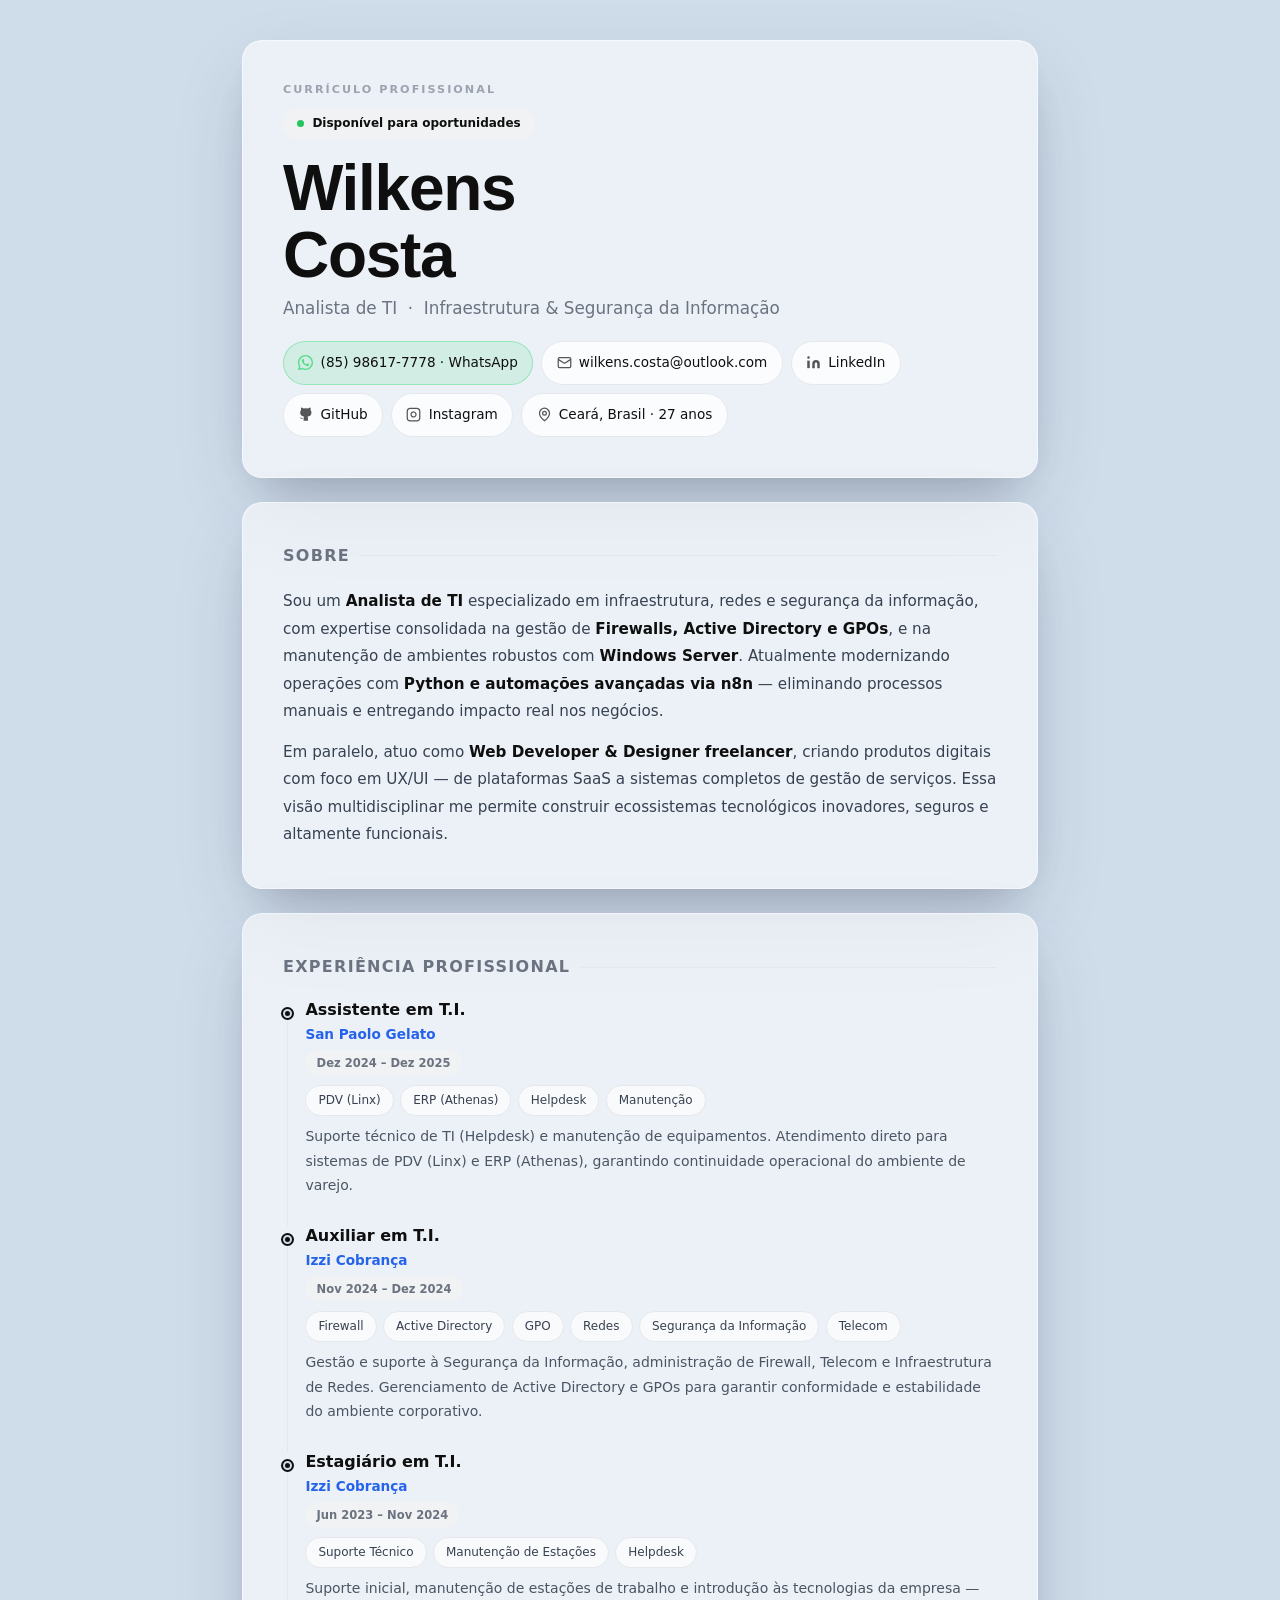
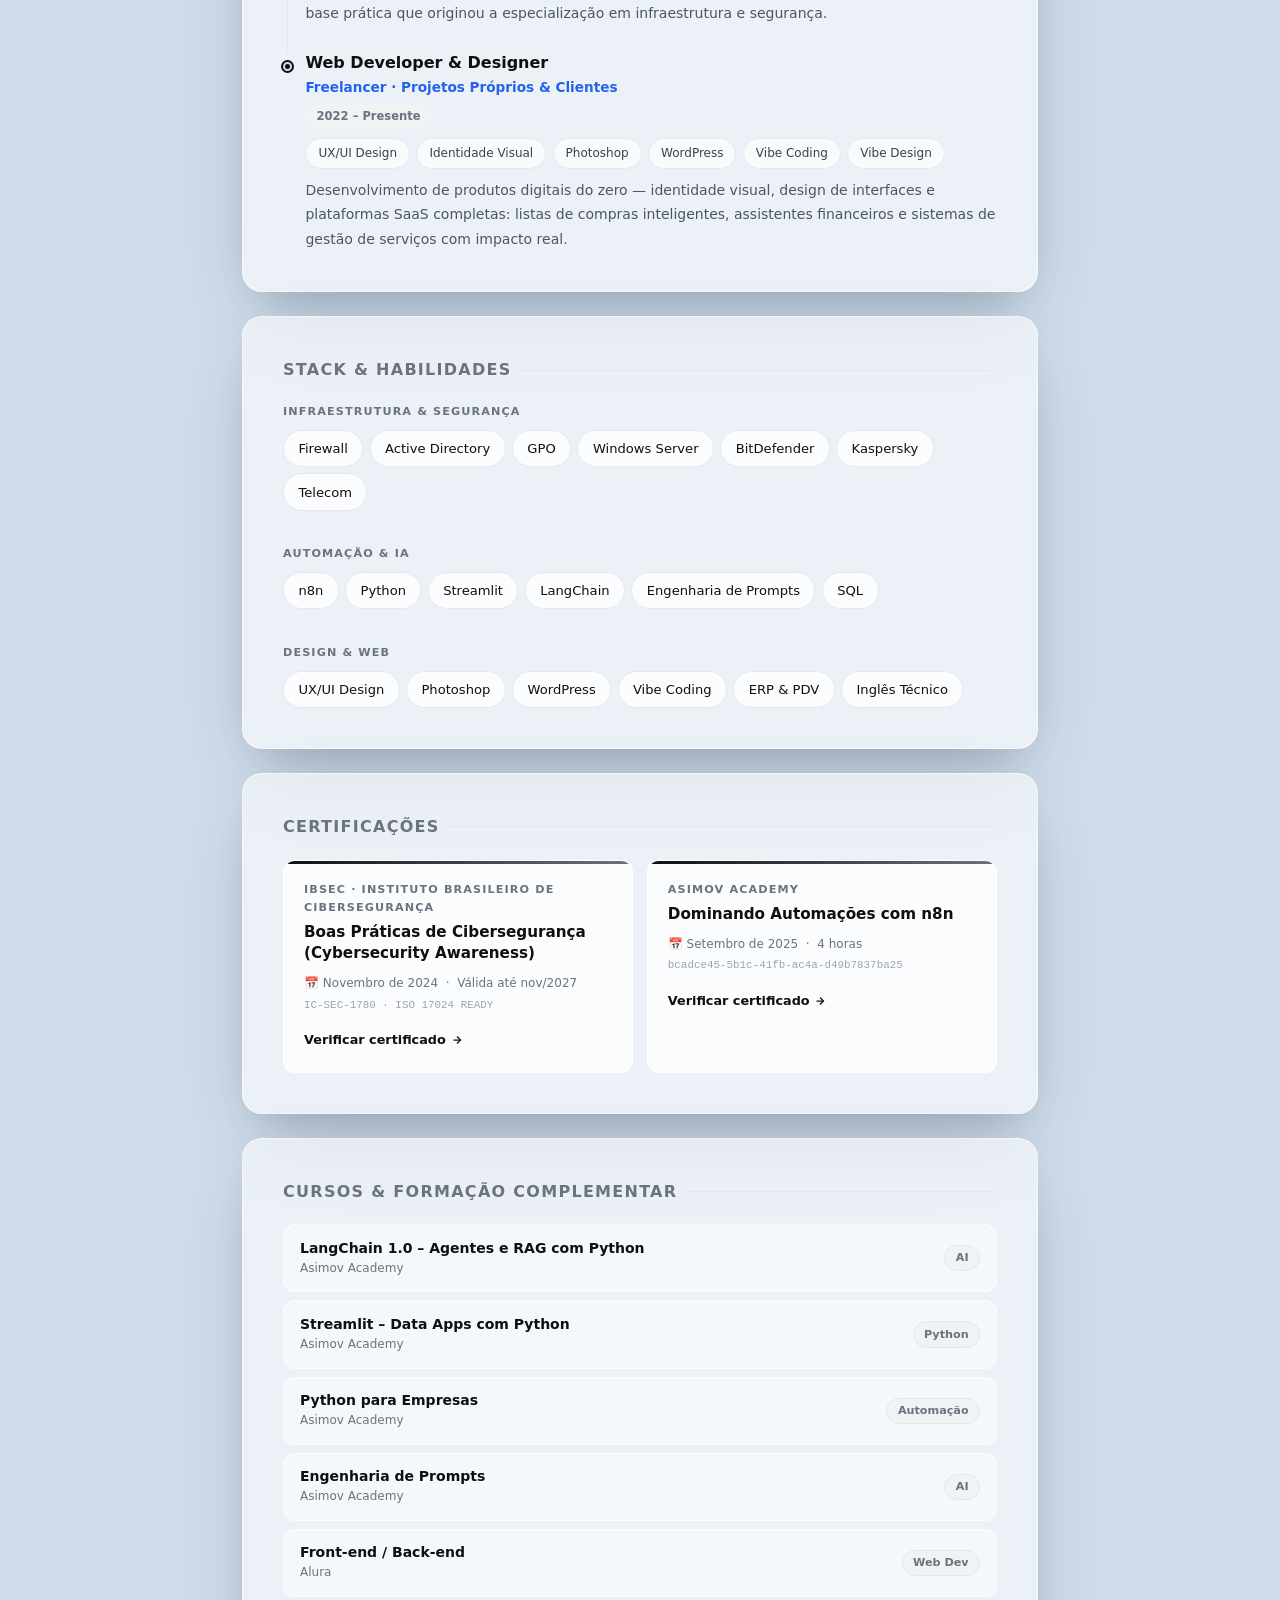
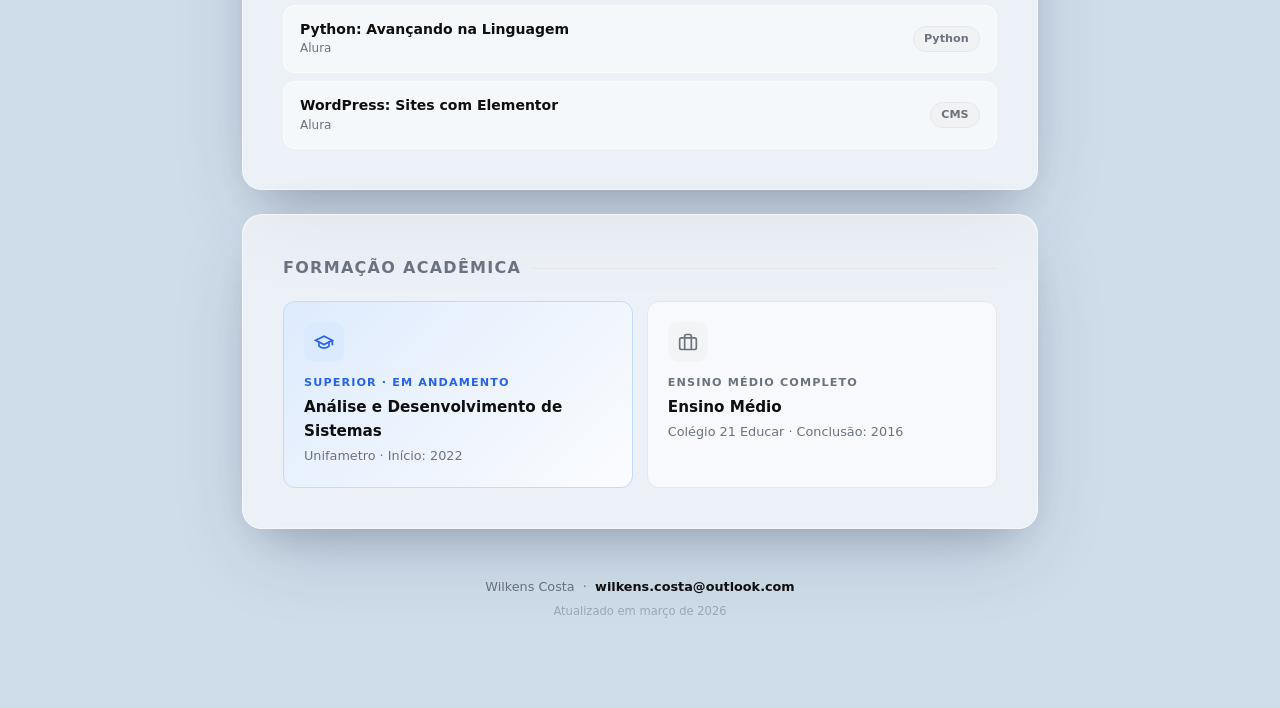
==== index.html @ a23e910b "refactor: reorganize project structure - curriculo.html -> index.html, move design-system and scratc" ====
<!DOCTYPE html>
<!-- Currículo Profissional – Wilkens Costa -->
<html lang="pt-BR">
<head>
<meta charset="UTF-8"/>
<meta name="viewport" content="width=device-width, initial-scale=1.0"/>
<title>Wilkens Costa – Analista de TI & Infraestrutura</title>
<meta name="description" content="Currículo de Wilkens Costa – Analista de TI especializado em Infraestrutura, Redes e Segurança da Informação. Ceará, Brasil."/>
<link rel="preconnect" href="https://fonts.googleapis.com"/>
<link rel="preconnect" href="https://fonts.gstatic.com" crossorigin/>
<link href="assets/css2_2832c0ff631d.css" rel="stylesheet"/>
<link href="assets/css2_9b8bf743d4a8.css" rel="stylesheet"/>
<link href="assets/css2_86e10c4bcbd4.css" rel="stylesheet"/>
<script src="assets/resource_3fa48481346f.js"></script>
<style>
/* ── RESET ─────────────────────────────── */
*, *::before, *::after { box-sizing: border-box; margin: 0; padding: 0; }

/* ── TOKENS ────────────────────────────── */
:root {
  --bg:     #cfddea;
  --glass:  rgba(255,255,255,0.58);
  --glass2: rgba(255,255,255,0.80);
  --shadow: rgba(255,255,255,.12) 0 1px 1px inset,
            rgba(50,50,93,.22) 0 30px 80px -15px,
            rgba(0,0,0,.22) 0 18px 45px -20px;
  --radius: 1.25rem;
  --radius-sm: .75rem;
  --text:   #0f0f0f;
  --muted:  #6b7280;
  --border: #e5e7eb;
  --pill-bg:#f9fafb;
  --accent: #2563eb;
}

/* ── BASE ──────────────────────────────── */
html { scroll-behavior: smooth; }
body {
  font-family: 'Inter', system-ui, -apple-system, sans-serif;
  background: var(--bg);
  color: var(--text);
  line-height: 1.6;
  -webkit-font-smoothing: antialiased;
  /* min font size 16px to avoid iOS zoom on inputs */
  font-size: 16px;
}

/* ── BG IMAGE ──────────────────────────── */
.bg-img {
  position: fixed; inset: 0; z-index: -1;
  background-image: url('assets/0_0_82895850bc29.png');
  background-size: cover; background-position: center;
  opacity: .10;
}

/* ── LAYOUT ────────────────────────────── */
.page {
  padding: 1rem 1rem 5rem;      /* mobile */
  max-width: 860px;
  margin: 0 auto;
}

/* ── CARD ──────────────────────────────── */
.card {
  background: var(--glass);
  backdrop-filter: blur(14px);
  -webkit-backdrop-filter: blur(14px);
  border-radius: var(--radius);
  border: 1px solid rgba(255,255,255,.5);
  padding: 1.5rem;              /* mobile */
  margin-bottom: 1rem;
  box-shadow: var(--shadow);
  transition: transform .3s ease, box-shadow .3s ease;
}
.card:hover {
  transform: translateY(-2px);
  box-shadow: rgba(255,255,255,.15) 0 1px 1px inset,
              rgba(50,50,93,.28) 0 40px 90px -15px,
              rgba(0,0,0,.25) 0 22px 55px -20px;
}

/* ── ANIMATIONS ────────────────────────── */
.fade-in  { animation: fadeIn  .7s ease both; }
.slide-up { animation: slideUp .7s ease both; }
.d1 { animation-delay: .1s; }
.d2 { animation-delay: .2s; }
.d3 { animation-delay: .3s; }
.d4 { animation-delay: .4s; }
.d5 { animation-delay: .5s; }
.d6 { animation-delay: .6s; }
@keyframes fadeIn  { from { opacity:0; }            to { opacity:1; } }
@keyframes slideUp { from { opacity:0; transform: translateY(18px); } to { opacity:1; transform: translateY(0); } }

/* ── SECTION TITLE ──────────────────────── */
.section-title {
  font-size: 1rem;
  font-weight: 700;
  letter-spacing: .08em;
  text-transform: uppercase;
  color: var(--muted);
  display: flex;
  align-items: center;
  gap: .6rem;
  margin-bottom: 1.25rem;
}
.section-title::after {
  content: '';
  flex: 1;
  height: 1px;
  background: var(--border);
}

/* ── HEADER ─────────────────────────────── */
.header-badge {
  display: inline-flex;
  align-items: center;
  gap: .5rem;
  background: #f1f2f3;
  border-radius: 99px;
  padding: .35rem .9rem;
  font-size: .75rem;
  font-weight: 600;
  margin-bottom: 1rem;
}
.pulse {
  width: 7px; height: 7px;
  border-radius: 50%;
  background: #22c55e;
  animation: pulse 2s infinite;
}
@keyframes pulse {
  0%, 100% { box-shadow: 0 0 0 0 rgba(34,197,94,.6); }
  50%       { box-shadow: 0 0 0 5px rgba(34,197,94,0); }
}

.name {
  font-family: 'Manrope', sans-serif;
  font-weight: 700;
  font-size: clamp(2.2rem, 10vw, 4rem);
  line-height: 1.05;
  letter-spacing: -.02em;
  margin-bottom: .4rem;
}

.headline {
  font-size: clamp(.9rem, 3.5vw, 1.05rem);
  color: var(--muted);
  margin-bottom: 1.25rem;
  line-height: 1.5;
}

/* ── CONTACT CHIPS ──────────────────────── */
.chips {
  display: grid;
  grid-template-columns: 1fr 1fr;   /* 2 cols on mobile */
  gap: .5rem;
}
.chip {
  display: flex;
  align-items: center;
  gap: .45rem;
  background: var(--glass2);
  border: 1px solid var(--border);
  border-radius: 99px;
  padding: .6rem .9rem;
  font-size: .8rem;
  font-weight: 500;
  color: var(--text);
  text-decoration: none;
  transition: all .2s;
  white-space: nowrap;
  overflow: hidden;
  min-height: 44px;               /* touch target */
}
.chip:hover {
  background: #fff;
  box-shadow: 0 4px 14px rgba(0,0,0,.10);
  transform: translateY(-1px);
}
.chip svg { flex-shrink: 0; opacity: .7; }
.chip span { overflow: hidden; text-overflow: ellipsis; }
/* location – full width on mobile */
.chip.full { grid-column: 1 / -1; justify-content: center; }

/* ── SOBRE ──────────────────────────────── */
.about-text {
  font-size: .95rem;
  color: #374151;
  line-height: 1.8;
}
.about-text + .about-text { margin-top: .85rem; }
.about-text strong { color: var(--text); font-weight: 600; }

/* ── TIMELINE ───────────────────────────── */
.timeline { display: flex; flex-direction: column; gap: 1.75rem; }

.timeline-item {
  position: relative;
  padding-left: 1.4rem;
}
.timeline-item::before {
  content: '';
  position: absolute; left: 0; top: .55rem;
  width: 9px; height: 9px;
  border-radius: 50%;
  background: var(--text);
  border: 2px solid var(--bg);
  box-shadow: 0 0 0 2px var(--text);
}
.timeline-item:not(:last-child)::after {
  content: '';
  position: absolute; left: 3.5px; top: 1.3rem; bottom: -1.75rem;
  width: 1px;
  background: var(--border);
}

.exp-header {
  display: flex;
  flex-direction: column;
  gap: .2rem;
  margin-bottom: .6rem;
}
.exp-role   { font-size: 1rem;  font-weight: 700; line-height: 1.3; }
.exp-company{ font-size: .85rem; color: var(--accent); font-weight: 600; }
.exp-date   {
  display: inline-flex;
  align-items: center;
  background: #f1f2f3;
  border-radius: 99px;
  padding: .2rem .7rem;
  font-size: .72rem;
  font-weight: 600;
  color: var(--muted);
  width: fit-content;
  margin-top: .1rem;
}
.exp-desc {
  font-size: .875rem;
  color: #4b5563;
  line-height: 1.75;
  margin-top: .5rem;
}

/* ── PILLS (skills/tags) ─────────────────── */
.pills { display: flex; flex-wrap: wrap; gap: .4rem; margin: .55rem 0; }
.pill {
  display: inline-flex;
  align-items: center;
  background: var(--pill-bg);
  border: 1px solid var(--border);
  border-radius: 99px;
  padding: .3rem .75rem;
  font-size: .75rem;
  font-weight: 500;
  color: #374151;
  transition: all .18s;
  cursor: default;
}
.pill:hover { background: var(--text); color: #fff; transform: translateY(-1px); }

/* ── SKILLS ─────────────────────────────── */
.skill-group { margin-bottom: 1.1rem; }
.skill-group:last-child { margin-bottom: 0; }
.skill-group-label {
  font-size: .7rem;
  font-weight: 700;
  letter-spacing: .1em;
  text-transform: uppercase;
  color: var(--muted);
  margin-bottom: .55rem;
}
.skill-pills { display: flex; flex-wrap: wrap; gap: .4rem; }
.skill-pill {
  background: var(--glass2);
  border: 1px solid var(--border);
  border-radius: 99px;
  padding: .45rem .9rem;
  font-size: .82rem;
  font-weight: 500;
  transition: all .2s;
  cursor: default;
  min-height: 36px;
  display: flex; align-items: center;
}
.skill-pill:hover { background: var(--text); color: #fff; transform: translateY(-2px); }

/* ── CERT CARDS ─────────────────────────── */
.cert-grid {
  display: grid;
  grid-template-columns: 1fr;   /* 1 col mobile */
  gap: .85rem;
}
.cert-card {
  background: var(--glass2);
  border: 1px solid rgba(255,255,255,.7);
  border-radius: var(--radius-sm);
  padding: 1.25rem;
  position: relative;
  overflow: hidden;
  transition: all .25s;
}
.cert-card:hover { transform: translateY(-3px); box-shadow: 0 10px 30px rgba(0,0,0,.12); }
.cert-card::before {
  content: '';
  position: absolute; top: 0; left: 0; right: 0; height: 3px;
  background: linear-gradient(90deg, #0f0f0f, #6b7280);
}
.cert-issuer {
  font-size: .7rem; font-weight: 700; letter-spacing: .1em;
  text-transform: uppercase; color: var(--muted); margin-bottom: .35rem;
}
.cert-name  { font-size: .95rem; font-weight: 700; margin-bottom: .6rem; line-height: 1.4; }
.cert-meta  { font-size: .75rem; color: var(--muted); margin-bottom: .2rem; }
.cert-meta-mono { font-size: .68rem; color: #9ca3af; font-family: monospace; margin-bottom: .75rem; }
.cert-link {
  display: inline-flex; align-items: center; gap: .3rem;
  font-size: .8rem; font-weight: 600; color: var(--text);
  text-decoration: none; transition: gap .2s;
}
.cert-link:hover { gap: .55rem; }

/* ── COURSES ────────────────────────────── */
.course-list { display: flex; flex-direction: column; gap: .5rem; }
.course-row {
  display: flex; align-items: center; justify-content: space-between; gap: .75rem;
  background: rgba(255,255,255,.5);
  border: 1px solid rgba(255,255,255,.6);
  border-radius: var(--radius-sm);
  padding: .85rem 1rem;
  transition: all .2s;
  min-height: 54px;
}
.course-row:hover { background: rgba(255,255,255,.85); transform: translateX(4px); }
.course-name   { font-size: .875rem; font-weight: 600; line-height: 1.3; }
.course-school { font-size: .75rem; color: var(--muted); margin-top: .1rem; }
.course-tag {
  flex-shrink: 0;
  font-size: .7rem; font-weight: 600;
  background: #f1f2f3; border: 1px solid var(--border);
  border-radius: 99px; padding: .2rem .65rem;
  color: var(--muted); white-space: nowrap;
}

/* ── EDU CARDS ──────────────────────────── */
.edu-grid {
  display: grid;
  grid-template-columns: 1fr;   /* 1 col mobile */
  gap: .85rem;
}
.edu-card {
  border-radius: var(--radius-sm);
  padding: 1.25rem;
  border: 1px solid var(--border);
  background: rgba(255,255,255,.6);
  transition: all .25s;
}
.edu-card:hover { transform: translateY(-2px); box-shadow: 0 8px 24px rgba(0,0,0,.1); }
.edu-card.blue  { background: linear-gradient(135deg, rgba(219,234,254,.8), rgba(255,255,255,.8)); border-color: #bfdbfe; }
.edu-icon {
  width: 40px; height: 40px; border-radius: 10px;
  display: flex; align-items: center; justify-content: center;
  margin-bottom: .75rem;
}
.edu-level { font-size: .7rem; font-weight: 700; letter-spacing: .1em; text-transform: uppercase; color: var(--muted); margin-bottom: .2rem; }
.edu-course { font-size: .95rem; font-weight: 700; }
.edu-school { font-size: .8rem; color: var(--muted); margin-top: .15rem; }

/* ── FLOATING CTA (MOBILE) ──────────────── */
.fab {
  display: flex;
  position: fixed; bottom: 1.25rem; right: 1.25rem; z-index: 100;
  align-items: center; gap: .5rem;
  background: var(--text); color: #fff;
  border-radius: 99px;
  padding: .8rem 1.2rem;
  font-size: .82rem; font-weight: 700;
  text-decoration: none;
  box-shadow: 0 8px 30px rgba(0,0,0,.3);
  transition: all .2s;
  border: none; cursor: pointer;
}
.fab:hover { transform: scale(1.05); box-shadow: 0 12px 36px rgba(0,0,0,.4); }

/* ── DIVIDER ────────────────────────────── */
.divider { height: 1px; background: rgba(255,255,255,.3); margin: 1rem 0; }

/* ═══════════ TABLET & DESKTOP ═══════════ */
@media (min-width: 560px) {
  .page     { padding: 1.5rem 1.5rem 5rem; }
  .card     { padding: 2rem; }
  .chips    { grid-template-columns: repeat(3, auto); width: max-content; gap: .5rem; }
  .chip.full{ grid-column: auto; }
  .cert-grid{ grid-template-columns: 1fr 1fr; }
  .edu-grid { grid-template-columns: 1fr 1fr; }
}

@media (min-width: 768px) {
  .page    { padding: 2.5rem 2rem 5rem; }
  .card    { padding: 2.5rem; margin-bottom: 1.5rem; }
  .chips   { display: flex; flex-wrap: wrap; width: auto; }
  .chip    { font-size: .85rem; }
  .chip.full { width: auto; }
  .fab     { display: none; }  /* hide FAB on desktop – contact visible */
}
</style>
</head>
<body>
<div class="bg-img"></div>

<!-- ── FLOATING WHATSAPP BUTTON (mobile only) ── -->
<a href="https://wa.me/5585986177778?text=Olá%20Wilkens!%20Vi%20seu%20currículo%20e%20gostaria%20de%20conversar." target="_blank" rel="noopener" class="fab" id="fab-whatsapp" aria-label="Falar pelo WhatsApp">
  <!-- WhatsApp icon -->
  <svg width="17" height="17" viewBox="0 0 24 24" fill="currentColor">
    <path d="M17.472 14.382c-.297-.149-1.758-.867-2.03-.967-.273-.099-.471-.148-.67.15-.197.297-.767.966-.94 1.164-.173.199-.347.223-.644.075-.297-.15-1.255-.463-2.39-1.475-.883-.788-1.48-1.761-1.653-2.059-.173-.297-.018-.458.13-.606.134-.133.298-.347.446-.52.149-.174.198-.298.298-.497.099-.198.05-.371-.025-.52-.075-.149-.669-1.612-.916-2.207-.242-.579-.487-.5-.669-.51-.173-.008-.371-.01-.57-.01-.198 0-.52.074-.792.372-.272.297-1.04 1.016-1.04 2.479 0 1.462 1.065 2.875 1.213 3.074.149.198 2.096 3.2 5.077 4.487.709.306 1.262.489 1.694.625.712.227 1.36.195 1.871.118.571-.085 1.758-.719 2.006-1.413.248-.694.248-1.289.173-1.413-.074-.124-.272-.198-.57-.347z"/>
    <path d="M12 0C5.373 0 0 5.373 0 12c0 2.124.553 4.118 1.52 5.853L.057 23.617a.5.5 0 0 0 .625.61l5.928-1.55A11.94 11.94 0 0 0 12 24c6.627 0 12-5.373 12-12S18.627 0 12 0zm0 21.818a9.818 9.818 0 0 1-5.003-1.368l-.36-.214-3.716.972.994-3.61-.235-.374A9.818 9.818 0 1 1 12 21.818z"/>
  </svg>
  WhatsApp
</a>

<div class="page">

  <!-- ═══ HEADER ══════════════════════════ -->
  <div class="card slide-up" id="header">

    <!-- Currículo label -->
    <div style="font-size:.7rem; font-weight:700; letter-spacing:.18em; text-transform:uppercase; color:#9ca3af; margin-bottom:.6rem;">Currículo Profissional</div>

    <div class="header-badge">
      <span class="pulse"></span>
      Disponível para oportunidades
    </div>

    <h1 class="name">Wilkens<br/>Costa</h1>

    <p class="headline">
      Analista de TI &nbsp;·&nbsp; Infraestrutura &amp; Segurança da Informação
    </p>

    <!-- Contact chips -->
    <div class="chips">

      <a href="https://wa.me/5585986177778?text=Olá%20Wilkens!%20Vi%20seu%20currículo%20e%20gostaria%20de%20conversar." target="_blank" rel="noopener" class="chip" id="chip-whatsapp" style="background:rgba(37,211,102,.12); border-color:rgba(37,211,102,.35);">
        <svg width="15" height="15" viewBox="0 0 24 24" fill="#25d366">
          <path d="M17.472 14.382c-.297-.149-1.758-.867-2.03-.967-.273-.099-.471-.148-.67.15-.197.297-.767.966-.94 1.164-.173.199-.347.223-.644.075-.297-.15-1.255-.463-2.39-1.475-.883-.788-1.48-1.761-1.653-2.059-.173-.297-.018-.458.13-.606.134-.133.298-.347.446-.52.149-.174.198-.298.298-.497.099-.198.05-.371-.025-.52-.075-.149-.669-1.612-.916-2.207-.242-.579-.487-.5-.669-.51-.173-.008-.371-.01-.57-.01-.198 0-.52.074-.792.372-.272.297-1.04 1.016-1.04 2.479 0 1.462 1.065 2.875 1.213 3.074.149.198 2.096 3.2 5.077 4.487.709.306 1.262.489 1.694.625.712.227 1.36.195 1.871.118.571-.085 1.758-.719 2.006-1.413.248-.694.248-1.289.173-1.413-.074-.124-.272-.198-.57-.347z"/>
          <path d="M12 0C5.373 0 0 5.373 0 12c0 2.124.553 4.118 1.52 5.853L.057 23.617a.5.5 0 0 0 .625.61l5.928-1.55A11.94 11.94 0 0 0 12 24c6.627 0 12-5.373 12-12S18.627 0 12 0zm0 21.818a9.818 9.818 0 0 1-5.003-1.368l-.36-.214-3.716.972.994-3.61-.235-.374A9.818 9.818 0 1 1 12 21.818z"/>
        </svg>
        <span>(85) 98617-7778 · WhatsApp</span>
      </a>

      <a href="mailto:wilkens.costa@outlook.com" class="chip" id="chip-email">
        <svg width="15" height="15" fill="none" stroke="currentColor" stroke-width="2" viewBox="0 0 24 24"><rect width="20" height="16" x="2" y="4" rx="2"/><path d="m22 7-8.97 5.7a1.94 1.94 0 0 1-2.06 0L2 7"/></svg>
        <span>wilkens.costa@outlook.com</span>
      </a>

      <a href="https://www.linkedin.com/in/wilkens-costa/" target="_blank" rel="noopener" class="chip" id="chip-linkedin">
        <svg width="15" height="15" fill="currentColor" viewBox="0 0 24 24"><path d="M16 8a6 6 0 0 1 6 6v7h-4v-7a2 2 0 0 0-2-2 2 2 0 0 0-2 2v7h-4v-7a6 6 0 0 1 6-6z"/><rect width="4" height="12" x="2" y="9"/><circle cx="4" cy="4" r="2"/></svg>
        <span>LinkedIn</span>
      </a>

      <a href="https://github.com/wilkens-costa" target="_blank" rel="noopener" class="chip" id="chip-github">
        <svg width="15" height="15" fill="currentColor" viewBox="0 0 24 24"><path d="M9 19c-5 1.5-5-2.5-7-3m14 6v-3.87a3.37 3.37 0 0 0-.94-2.61c3.14-.35 6.44-1.54 6.44-7A5.44 5.44 0 0 0 20 4.77 5.07 5.07 0 0 0 19.91 1S18.73.65 16 2.48a13.38 13.38 0 0 0-7 0C6.27.65 5.09 1 5.09 1A5.07 5.07 0 0 0 5 4.77a5.44 5.44 0 0 0-1.5 3.78c0 5.42 3.3 6.61 6.44 7A3.37 3.37 0 0 0 9 18.13V22"/></svg>
        <span>GitHub</span>
      </a>

      <a href="https://instagram.com/wiiilkens" target="_blank" rel="noopener" class="chip" id="chip-instagram">
        <svg width="15" height="15" fill="none" stroke="currentColor" stroke-width="2" viewBox="0 0 24 24"><rect width="20" height="20" x="2" y="2" rx="5" ry="5"/><path d="M16 11.37A4 4 0 1 1 12.63 8 4 4 0 0 1 16 11.37z"/><line x1="17.5" x2="17.51" y1="6.5" y2="6.5"/></svg>
        <span>Instagram</span>
      </a>

      <span class="chip full" id="chip-location">
        <svg width="15" height="15" fill="none" stroke="currentColor" stroke-width="2" viewBox="0 0 24 24"><path d="M20 10c0 6-8 12-8 12s-8-6-8-12a8 8 0 0 1 16 0Z"/><circle cx="12" cy="10" r="3"/></svg>
        <span>Ceará, Brasil · 27 anos</span>
      </span>

    </div>
  </div>

  <!-- ═══ SOBRE ════════════════════════════ -->
  <div class="card slide-up d1" id="sobre">
    <p class="section-title">Sobre</p>

    <p class="about-text">
      Sou um <strong>Analista de TI</strong> especializado em infraestrutura, redes e segurança da informação,
      com expertise consolidada na gestão de <strong>Firewalls, Active Directory e GPOs</strong>, e na manutenção
      de ambientes robustos com <strong>Windows Server</strong>. Atualmente modernizando operações com
      <strong>Python e automações avançadas via n8n</strong> — eliminando processos manuais e entregando
      impacto real nos negócios.
    </p>

    <p class="about-text">
      Em paralelo, atuo como <strong>Web Developer &amp; Designer freelancer</strong>, criando produtos digitais
      com foco em UX/UI — de plataformas SaaS a sistemas completos de gestão de serviços. Essa visão
      multidisciplinar me permite construir ecossistemas tecnológicos inovadores, seguros e altamente funcionais.
    </p>
  </div>

  <!-- ═══ EXPERIÊNCIA ══════════════════════ -->
  <div class="card slide-up d2" id="experiencia">
    <p class="section-title">Experiência Profissional</p>

    <div class="timeline">

      <!-- San Paolo -->
      <div class="timeline-item" id="exp-sanpaolo">
        <div class="exp-header">
          <p class="exp-role">Assistente em T.I.</p>
          <p class="exp-company">San Paolo Gelato</p>
          <span class="exp-date">Dez 2024 – Dez 2025</span>
        </div>
        <div class="pills">
          <span class="pill">PDV (Linx)</span>
          <span class="pill">ERP (Athenas)</span>
          <span class="pill">Helpdesk</span>
          <span class="pill">Manutenção</span>
        </div>
        <p class="exp-desc">
          Suporte técnico de TI (Helpdesk) e manutenção de equipamentos. Atendimento direto para sistemas
          de PDV (Linx) e ERP (Athenas), garantindo continuidade operacional do ambiente de varejo.
        </p>
      </div>

      <!-- Izzi – Auxiliar -->
      <div class="timeline-item" id="exp-izzi-auxiliar">
        <div class="exp-header">
          <p class="exp-role">Auxiliar em T.I.</p>
          <p class="exp-company">Izzi Cobrança</p>
          <span class="exp-date">Nov 2024 – Dez 2024</span>
        </div>
        <div class="pills">
          <span class="pill">Firewall</span>
          <span class="pill">Active Directory</span>
          <span class="pill">GPO</span>
          <span class="pill">Redes</span>
          <span class="pill">Segurança da Informação</span>
          <span class="pill">Telecom</span>
        </div>
        <p class="exp-desc">
          Gestão e suporte à Segurança da Informação, administração de Firewall, Telecom e Infraestrutura
          de Redes. Gerenciamento de Active Directory e GPOs para garantir conformidade e estabilidade
          do ambiente corporativo.
        </p>
      </div>

      <!-- Izzi – Estagiário -->
      <div class="timeline-item" id="exp-izzi-estagio">
        <div class="exp-header">
          <p class="exp-role">Estagiário em T.I.</p>
          <p class="exp-company">Izzi Cobrança</p>
          <span class="exp-date">Jun 2023 – Nov 2024</span>
        </div>
        <div class="pills">
          <span class="pill">Suporte Técnico</span>
          <span class="pill">Manutenção de Estações</span>
          <span class="pill">Helpdesk</span>
        </div>
        <p class="exp-desc">
          Suporte inicial, manutenção de estações de trabalho e introdução às tecnologias da empresa —
          base prática que originou a especialização em infraestrutura e segurança.
        </p>
      </div>

      <!-- Freelancer -->
      <div class="timeline-item" id="exp-freelancer">
        <div class="exp-header">
          <p class="exp-role">Web Developer &amp; Designer</p>
          <p class="exp-company">Freelancer · Projetos Próprios &amp; Clientes</p>
          <span class="exp-date">2022 – Presente</span>
        </div>
        <div class="pills">
          <span class="pill">UX/UI Design</span>
          <span class="pill">Identidade Visual</span>
          <span class="pill">Photoshop</span>
          <span class="pill">WordPress</span>
          <span class="pill">Vibe Coding</span>
          <span class="pill">Vibe Design</span>
        </div>
        <p class="exp-desc">
          Desenvolvimento de produtos digitais do zero — identidade visual, design de interfaces e
          plataformas SaaS completas: listas de compras inteligentes, assistentes financeiros e
          sistemas de gestão de serviços com impacto real.
        </p>
      </div>

    </div>
  </div>

  <!-- ═══ STACK ════════════════════════════ -->
  <div class="card slide-up d3" id="skills">
    <p class="section-title">Stack &amp; Habilidades</p>

    <div class="skill-group">
      <p class="skill-group-label">Infraestrutura &amp; Segurança</p>
      <div class="skill-pills">
        <span class="skill-pill">Firewall</span>
        <span class="skill-pill">Active Directory</span>
        <span class="skill-pill">GPO</span>
        <span class="skill-pill">Windows Server</span>
        <span class="skill-pill">BitDefender</span>
        <span class="skill-pill">Kaspersky</span>
        <span class="skill-pill">Telecom</span>
      </div>
    </div>

    <div class="divider"></div>

    <div class="skill-group">
      <p class="skill-group-label">Automação &amp; IA</p>
      <div class="skill-pills">
        <span class="skill-pill">n8n</span>
        <span class="skill-pill">Python</span>
        <span class="skill-pill">Streamlit</span>
        <span class="skill-pill">LangChain</span>
        <span class="skill-pill">Engenharia de Prompts</span>
        <span class="skill-pill">SQL</span>
      </div>
    </div>

    <div class="divider"></div>

    <div class="skill-group">
      <p class="skill-group-label">Design &amp; Web</p>
      <div class="skill-pills">
        <span class="skill-pill">UX/UI Design</span>
        <span class="skill-pill">Photoshop</span>
        <span class="skill-pill">WordPress</span>
        <span class="skill-pill">Vibe Coding</span>
        <span class="skill-pill">ERP &amp; PDV</span>
        <span class="skill-pill">Inglês Técnico</span>
      </div>
    </div>
  </div>

  <!-- ═══ CERTIFICAÇÕES ════════════════════ -->
  <div class="card slide-up d4" id="certificacoes">
    <p class="section-title">Certificações</p>
    <div class="cert-grid">

      <div class="cert-card" id="cert-ibsec">
        <p class="cert-issuer">IBSEC · Instituto Brasileiro de Cibersegurança</p>
        <p class="cert-name">Boas Práticas de Cibersegurança (Cybersecurity Awareness)</p>
        <p class="cert-meta">📅 Novembro de 2024 &nbsp;·&nbsp; Válida até nov/2027</p>
        <p class="cert-meta-mono">IC-SEC-1780 · ISO 17024 READY</p>
        <a href="https://certs.ibsec.com.br/?cert_hash=8e4b78152c5aa1cc" target="_blank" rel="noopener" class="cert-link" id="cert-ibsec-link">
          Verificar certificado
          <svg width="12" height="12" fill="none" stroke="currentColor" stroke-width="2.5" viewBox="0 0 24 24"><path d="M5 12h14"/><path d="m12 5 7 7-7 7"/></svg>
        </a>
      </div>

      <div class="cert-card" id="cert-n8n">
        <p class="cert-issuer">Asimov Academy</p>
        <p class="cert-name">Dominando Automações com n8n</p>
        <p class="cert-meta">📅 Setembro de 2025 &nbsp;·&nbsp; 4 horas</p>
        <p class="cert-meta-mono">bcadce45-5b1c-41fb-ac4a-d49b7837ba25</p>
        <a href="https://hub.asimov.academy/validar-certificado/bcadce45-5b1c-41fb-ac4a-d49b7837ba25" target="_blank" rel="noopener" class="cert-link" id="cert-n8n-link">
          Verificar certificado
          <svg width="12" height="12" fill="none" stroke="currentColor" stroke-width="2.5" viewBox="0 0 24 24"><path d="M5 12h14"/><path d="m12 5 7 7-7 7"/></svg>
        </a>
      </div>

    </div>
  </div>

  <!-- ═══ CURSOS ═══════════════════════════ -->
  <div class="card slide-up d5" id="cursos">
    <p class="section-title">Cursos &amp; Formação Complementar</p>
    <div class="course-list">

      <div class="course-row" id="course-langchain">
        <div>
          <p class="course-name">LangChain 1.0 – Agentes e RAG com Python</p>
          <p class="course-school">Asimov Academy</p>
        </div>
        <span class="course-tag">AI</span>
      </div>

      <div class="course-row" id="course-streamlit">
        <div>
          <p class="course-name">Streamlit – Data Apps com Python</p>
          <p class="course-school">Asimov Academy</p>
        </div>
        <span class="course-tag">Python</span>
      </div>

      <div class="course-row" id="course-python-empresas">
        <div>
          <p class="course-name">Python para Empresas</p>
          <p class="course-school">Asimov Academy</p>
        </div>
        <span class="course-tag">Automação</span>
      </div>

      <div class="course-row" id="course-prompts">
        <div>
          <p class="course-name">Engenharia de Prompts</p>
          <p class="course-school">Asimov Academy</p>
        </div>
        <span class="course-tag">AI</span>
      </div>

      <div class="course-row" id="course-frontend">
        <div>
          <p class="course-name">Front-end / Back-end</p>
          <p class="course-school">Alura</p>
        </div>
        <span class="course-tag">Web Dev</span>
      </div>

      <div class="course-row" id="course-python-alura">
        <div>
          <p class="course-name">Python: Avançando na Linguagem</p>
          <p class="course-school">Alura</p>
        </div>
        <span class="course-tag">Python</span>
      </div>

      <div class="course-row" id="course-wordpress">
        <div>
          <p class="course-name">WordPress: Sites com Elementor</p>
          <p class="course-school">Alura</p>
        </div>
        <span class="course-tag">CMS</span>
      </div>

    </div>
  </div>

  <!-- ═══ FORMAÇÃO ═════════════════════════ -->
  <div class="card slide-up d6" id="formacao">
    <p class="section-title">Formação Acadêmica</p>
    <div class="edu-grid">

      <div class="edu-card blue" id="edu-superior">
        <div class="edu-icon" style="background:#dbeafe;">
          <svg width="20" height="20" fill="none" stroke="#2563eb" stroke-width="2" viewBox="0 0 24 24"><path d="M22 10v6M2 10l10-5 10 5-10 5z"/><path d="M6 12v5c3 3 9 3 12 0v-5"/></svg>
        </div>
        <p class="edu-level" style="color:#2563eb;">Superior · Em andamento</p>
        <p class="edu-course">Análise e Desenvolvimento de Sistemas</p>
        <p class="edu-school">Unifametro · Início: 2022</p>
      </div>

      <div class="edu-card" id="edu-medio">
        <div class="edu-icon" style="background:#f3f4f6;">
          <svg width="20" height="20" fill="none" stroke="#6b7280" stroke-width="2" viewBox="0 0 24 24"><rect width="20" height="14" x="2" y="7" rx="2"/><path d="M16 21V5a2 2 0 0 0-2-2h-4a2 2 0 0 0-2 2v16"/></svg>
        </div>
        <p class="edu-level">Ensino Médio Completo</p>
        <p class="edu-course">Ensino Médio</p>
        <p class="edu-school">Colégio 21 Educar · Conclusão: 2016</p>
      </div>

    </div>
  </div>

  <!-- ═══ FOOTER ════════════════════════════ -->
  <footer style="text-align:center; padding: 1.5rem 0 .5rem; font-size:.8rem; color: var(--muted);">
    <p>Wilkens Costa &nbsp;·&nbsp; <a href="mailto:wilkens.costa@outlook.com" style="color:var(--text); text-decoration:none; font-weight:600;">wilkens.costa@outlook.com</a></p>
    <p style="margin-top:.3rem; opacity:.5; font-size:.72rem;">Atualizado em março de 2026</p>
  </footer>

</div><!-- /page -->

<script src="assets/lucide_latest_2eebd0ebe8c2.js"></script>
<script>
  lucide.createIcons();

  // Intersection Observer – trigger animations when scrolled into view
  const observer = new IntersectionObserver(
    (entries) => entries.forEach(e => {
      if (e.isIntersecting) {
        e.target.style.animationPlayState = 'running';
        observer.unobserve(e.target);
      }
    }),
    { threshold: 0.08 }
  );
  document.querySelectorAll('.slide-up').forEach(el => {
    el.style.animationPlayState = 'paused';
    observer.observe(el);
  });
</script>
</body>
</html>
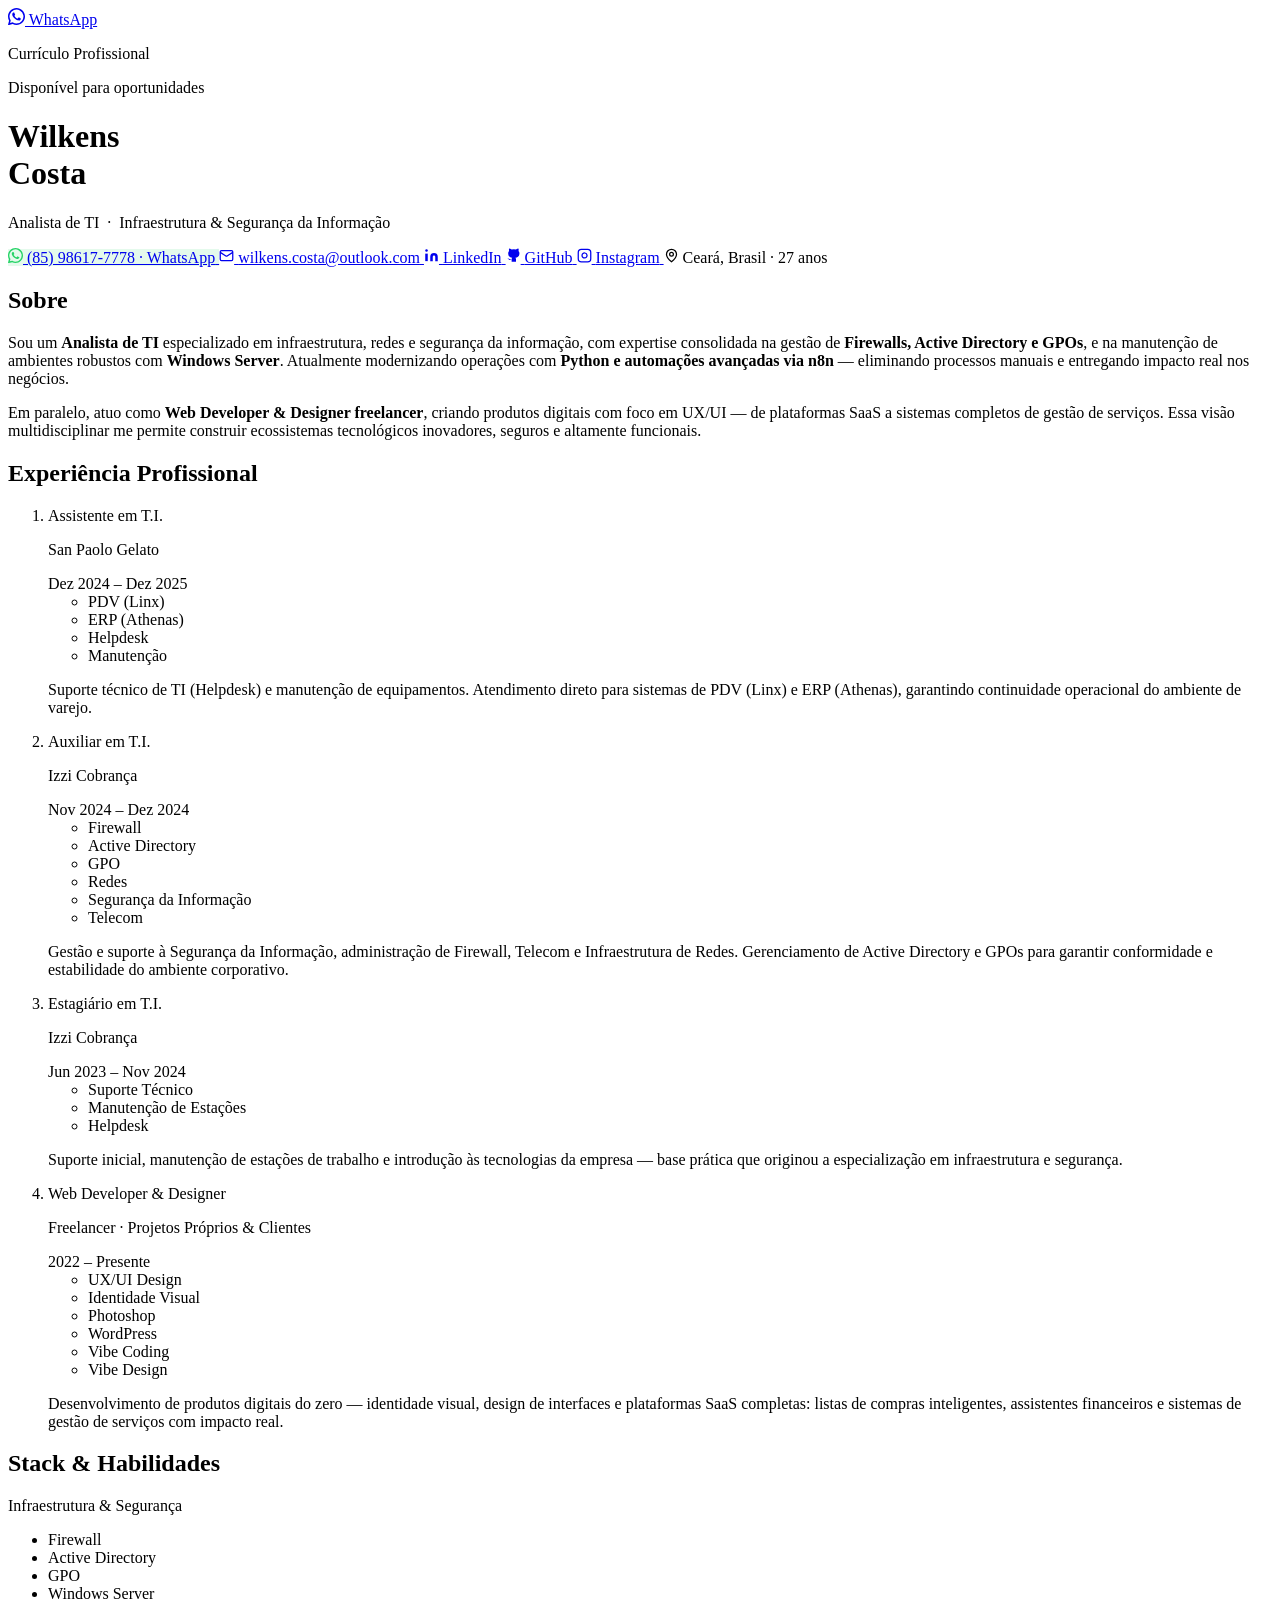
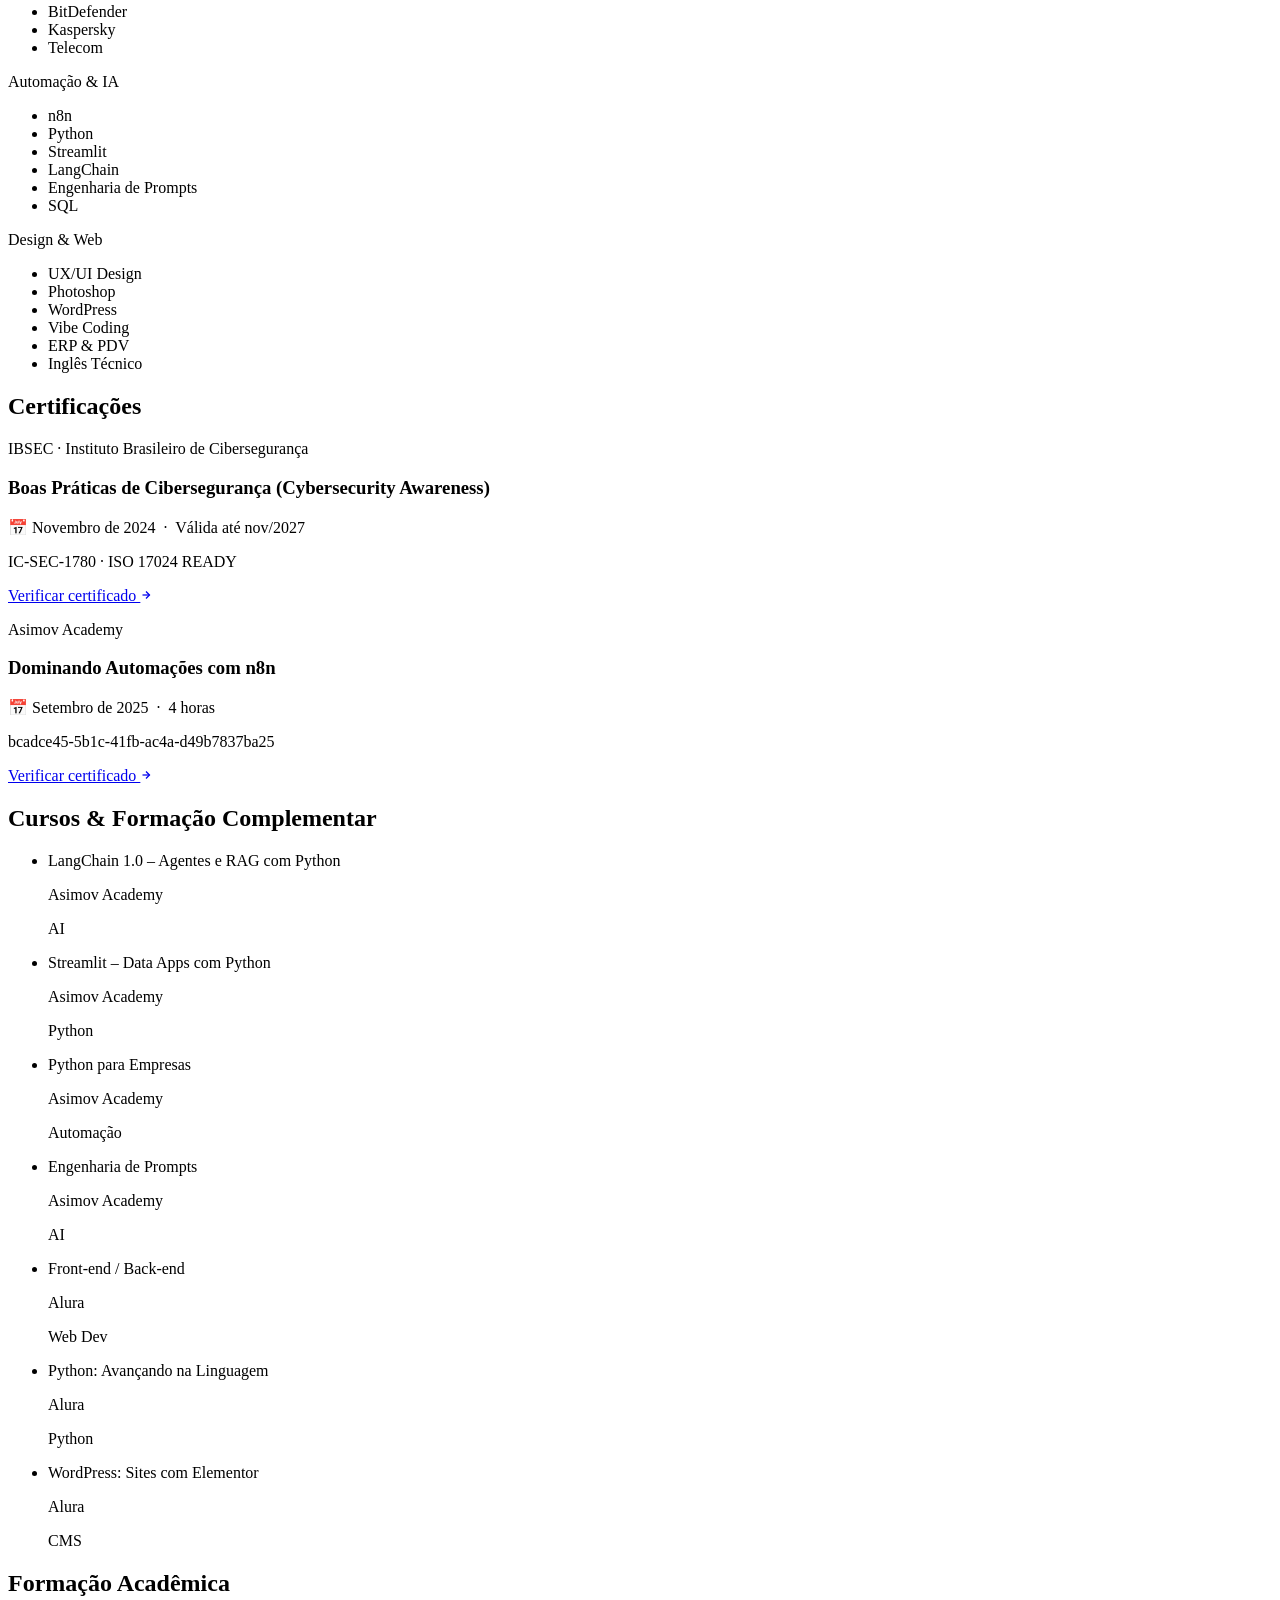
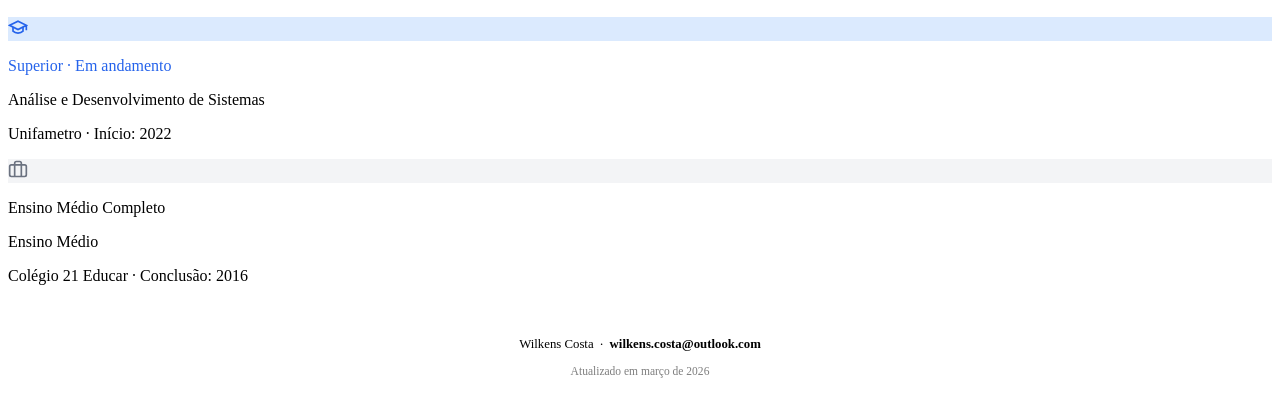
==== commit e3dd66f3: "refactor: extract CSS/JS to separate files, add README, .gitignore, SEO/OG meta, print styles, seman" ====
--- a/index.html
+++ b/index.html
@@ -1,416 +1,45 @@
 <!DOCTYPE html>
-<!-- Currículo Profissional – Wilkens Costa -->
 <html lang="pt-BR">
 <head>
-<meta charset="UTF-8"/>
-<meta name="viewport" content="width=device-width, initial-scale=1.0"/>
-<title>Wilkens Costa – Analista de TI & Infraestrutura</title>
-<meta name="description" content="Currículo de Wilkens Costa – Analista de TI especializado em Infraestrutura, Redes e Segurança da Informação. Ceará, Brasil."/>
-<link rel="preconnect" href="https://fonts.googleapis.com"/>
-<link rel="preconnect" href="https://fonts.gstatic.com" crossorigin/>
-<link href="assets/css2_2832c0ff631d.css" rel="stylesheet"/>
-<link href="assets/css2_9b8bf743d4a8.css" rel="stylesheet"/>
-<link href="assets/css2_86e10c4bcbd4.css" rel="stylesheet"/>
-<script src="assets/resource_3fa48481346f.js"></script>
-<style>
-/* ── RESET ─────────────────────────────── */
-*, *::before, *::after { box-sizing: border-box; margin: 0; padding: 0; }
-
-/* ── TOKENS ────────────────────────────── */
-:root {
-  --bg:     #cfddea;
-  --glass:  rgba(255,255,255,0.58);
-  --glass2: rgba(255,255,255,0.80);
-  --shadow: rgba(255,255,255,.12) 0 1px 1px inset,
-            rgba(50,50,93,.22) 0 30px 80px -15px,
-            rgba(0,0,0,.22) 0 18px 45px -20px;
-  --radius: 1.25rem;
-  --radius-sm: .75rem;
-  --text:   #0f0f0f;
-  --muted:  #6b7280;
-  --border: #e5e7eb;
-  --pill-bg:#f9fafb;
-  --accent: #2563eb;
-}
-
-/* ── BASE ──────────────────────────────── */
-html { scroll-behavior: smooth; }
-body {
-  font-family: 'Inter', system-ui, -apple-system, sans-serif;
-  background: var(--bg);
-  color: var(--text);
-  line-height: 1.6;
-  -webkit-font-smoothing: antialiased;
-  /* min font size 16px to avoid iOS zoom on inputs */
-  font-size: 16px;
-}
-
-/* ── BG IMAGE ──────────────────────────── */
-.bg-img {
-  position: fixed; inset: 0; z-index: -1;
-  background-image: url('assets/0_0_82895850bc29.png');
-  background-size: cover; background-position: center;
-  opacity: .10;
-}
-
-/* ── LAYOUT ────────────────────────────── */
-.page {
-  padding: 1rem 1rem 5rem;      /* mobile */
-  max-width: 860px;
-  margin: 0 auto;
-}
-
-/* ── CARD ──────────────────────────────── */
-.card {
-  background: var(--glass);
-  backdrop-filter: blur(14px);
-  -webkit-backdrop-filter: blur(14px);
-  border-radius: var(--radius);
-  border: 1px solid rgba(255,255,255,.5);
-  padding: 1.5rem;              /* mobile */
-  margin-bottom: 1rem;
-  box-shadow: var(--shadow);
-  transition: transform .3s ease, box-shadow .3s ease;
-}
-.card:hover {
-  transform: translateY(-2px);
-  box-shadow: rgba(255,255,255,.15) 0 1px 1px inset,
-              rgba(50,50,93,.28) 0 40px 90px -15px,
-              rgba(0,0,0,.25) 0 22px 55px -20px;
-}
-
-/* ── ANIMATIONS ────────────────────────── */
-.fade-in  { animation: fadeIn  .7s ease both; }
-.slide-up { animation: slideUp .7s ease both; }
-.d1 { animation-delay: .1s; }
-.d2 { animation-delay: .2s; }
-.d3 { animation-delay: .3s; }
-.d4 { animation-delay: .4s; }
-.d5 { animation-delay: .5s; }
-.d6 { animation-delay: .6s; }
-@keyframes fadeIn  { from { opacity:0; }            to { opacity:1; } }
-@keyframes slideUp { from { opacity:0; transform: translateY(18px); } to { opacity:1; transform: translateY(0); } }
-
-/* ── SECTION TITLE ──────────────────────── */
-.section-title {
-  font-size: 1rem;
-  font-weight: 700;
-  letter-spacing: .08em;
-  text-transform: uppercase;
-  color: var(--muted);
-  display: flex;
-  align-items: center;
-  gap: .6rem;
-  margin-bottom: 1.25rem;
-}
-.section-title::after {
-  content: '';
-  flex: 1;
-  height: 1px;
-  background: var(--border);
-}
-
-/* ── HEADER ─────────────────────────────── */
-.header-badge {
-  display: inline-flex;
-  align-items: center;
-  gap: .5rem;
-  background: #f1f2f3;
-  border-radius: 99px;
-  padding: .35rem .9rem;
-  font-size: .75rem;
-  font-weight: 600;
-  margin-bottom: 1rem;
-}
-.pulse {
-  width: 7px; height: 7px;
-  border-radius: 50%;
-  background: #22c55e;
-  animation: pulse 2s infinite;
-}
-@keyframes pulse {
-  0%, 100% { box-shadow: 0 0 0 0 rgba(34,197,94,.6); }
-  50%       { box-shadow: 0 0 0 5px rgba(34,197,94,0); }
-}
-
-.name {
-  font-family: 'Manrope', sans-serif;
-  font-weight: 700;
-  font-size: clamp(2.2rem, 10vw, 4rem);
-  line-height: 1.05;
-  letter-spacing: -.02em;
-  margin-bottom: .4rem;
-}
-
-.headline {
-  font-size: clamp(.9rem, 3.5vw, 1.05rem);
-  color: var(--muted);
-  margin-bottom: 1.25rem;
-  line-height: 1.5;
-}
-
-/* ── CONTACT CHIPS ──────────────────────── */
-.chips {
-  display: grid;
-  grid-template-columns: 1fr 1fr;   /* 2 cols on mobile */
-  gap: .5rem;
-}
-.chip {
-  display: flex;
-  align-items: center;
-  gap: .45rem;
-  background: var(--glass2);
-  border: 1px solid var(--border);
-  border-radius: 99px;
-  padding: .6rem .9rem;
-  font-size: .8rem;
-  font-weight: 500;
-  color: var(--text);
-  text-decoration: none;
-  transition: all .2s;
-  white-space: nowrap;
-  overflow: hidden;
-  min-height: 44px;               /* touch target */
-}
-.chip:hover {
-  background: #fff;
-  box-shadow: 0 4px 14px rgba(0,0,0,.10);
-  transform: translateY(-1px);
-}
-.chip svg { flex-shrink: 0; opacity: .7; }
-.chip span { overflow: hidden; text-overflow: ellipsis; }
-/* location – full width on mobile */
-.chip.full { grid-column: 1 / -1; justify-content: center; }
-
-/* ── SOBRE ──────────────────────────────── */
-.about-text {
-  font-size: .95rem;
-  color: #374151;
-  line-height: 1.8;
-}
-.about-text + .about-text { margin-top: .85rem; }
-.about-text strong { color: var(--text); font-weight: 600; }
-
-/* ── TIMELINE ───────────────────────────── */
-.timeline { display: flex; flex-direction: column; gap: 1.75rem; }
-
-.timeline-item {
-  position: relative;
-  padding-left: 1.4rem;
-}
-.timeline-item::before {
-  content: '';
-  position: absolute; left: 0; top: .55rem;
-  width: 9px; height: 9px;
-  border-radius: 50%;
-  background: var(--text);
-  border: 2px solid var(--bg);
-  box-shadow: 0 0 0 2px var(--text);
-}
-.timeline-item:not(:last-child)::after {
-  content: '';
-  position: absolute; left: 3.5px; top: 1.3rem; bottom: -1.75rem;
-  width: 1px;
-  background: var(--border);
-}
-
-.exp-header {
-  display: flex;
-  flex-direction: column;
-  gap: .2rem;
-  margin-bottom: .6rem;
-}
-.exp-role   { font-size: 1rem;  font-weight: 700; line-height: 1.3; }
-.exp-company{ font-size: .85rem; color: var(--accent); font-weight: 600; }
-.exp-date   {
-  display: inline-flex;
-  align-items: center;
-  background: #f1f2f3;
-  border-radius: 99px;
-  padding: .2rem .7rem;
-  font-size: .72rem;
-  font-weight: 600;
-  color: var(--muted);
-  width: fit-content;
-  margin-top: .1rem;
-}
-.exp-desc {
-  font-size: .875rem;
-  color: #4b5563;
-  line-height: 1.75;
-  margin-top: .5rem;
-}
-
-/* ── PILLS (skills/tags) ─────────────────── */
-.pills { display: flex; flex-wrap: wrap; gap: .4rem; margin: .55rem 0; }
-.pill {
-  display: inline-flex;
-  align-items: center;
-  background: var(--pill-bg);
-  border: 1px solid var(--border);
-  border-radius: 99px;
-  padding: .3rem .75rem;
-  font-size: .75rem;
-  font-weight: 500;
-  color: #374151;
-  transition: all .18s;
-  cursor: default;
-}
-.pill:hover { background: var(--text); color: #fff; transform: translateY(-1px); }
-
-/* ── SKILLS ─────────────────────────────── */
-.skill-group { margin-bottom: 1.1rem; }
-.skill-group:last-child { margin-bottom: 0; }
-.skill-group-label {
-  font-size: .7rem;
-  font-weight: 700;
-  letter-spacing: .1em;
-  text-transform: uppercase;
-  color: var(--muted);
-  margin-bottom: .55rem;
-}
-.skill-pills { display: flex; flex-wrap: wrap; gap: .4rem; }
-.skill-pill {
-  background: var(--glass2);
-  border: 1px solid var(--border);
-  border-radius: 99px;
-  padding: .45rem .9rem;
-  font-size: .82rem;
-  font-weight: 500;
-  transition: all .2s;
-  cursor: default;
-  min-height: 36px;
-  display: flex; align-items: center;
-}
-.skill-pill:hover { background: var(--text); color: #fff; transform: translateY(-2px); }
-
-/* ── CERT CARDS ─────────────────────────── */
-.cert-grid {
-  display: grid;
-  grid-template-columns: 1fr;   /* 1 col mobile */
-  gap: .85rem;
-}
-.cert-card {
-  background: var(--glass2);
-  border: 1px solid rgba(255,255,255,.7);
-  border-radius: var(--radius-sm);
-  padding: 1.25rem;
-  position: relative;
-  overflow: hidden;
-  transition: all .25s;
-}
-.cert-card:hover { transform: translateY(-3px); box-shadow: 0 10px 30px rgba(0,0,0,.12); }
-.cert-card::before {
-  content: '';
-  position: absolute; top: 0; left: 0; right: 0; height: 3px;
-  background: linear-gradient(90deg, #0f0f0f, #6b7280);
-}
-.cert-issuer {
-  font-size: .7rem; font-weight: 700; letter-spacing: .1em;
-  text-transform: uppercase; color: var(--muted); margin-bottom: .35rem;
-}
-.cert-name  { font-size: .95rem; font-weight: 700; margin-bottom: .6rem; line-height: 1.4; }
-.cert-meta  { font-size: .75rem; color: var(--muted); margin-bottom: .2rem; }
-.cert-meta-mono { font-size: .68rem; color: #9ca3af; font-family: monospace; margin-bottom: .75rem; }
-.cert-link {
-  display: inline-flex; align-items: center; gap: .3rem;
-  font-size: .8rem; font-weight: 600; color: var(--text);
-  text-decoration: none; transition: gap .2s;
-}
-.cert-link:hover { gap: .55rem; }
-
-/* ── COURSES ────────────────────────────── */
-.course-list { display: flex; flex-direction: column; gap: .5rem; }
-.course-row {
-  display: flex; align-items: center; justify-content: space-between; gap: .75rem;
-  background: rgba(255,255,255,.5);
-  border: 1px solid rgba(255,255,255,.6);
-  border-radius: var(--radius-sm);
-  padding: .85rem 1rem;
-  transition: all .2s;
-  min-height: 54px;
-}
-.course-row:hover { background: rgba(255,255,255,.85); transform: translateX(4px); }
-.course-name   { font-size: .875rem; font-weight: 600; line-height: 1.3; }
-.course-school { font-size: .75rem; color: var(--muted); margin-top: .1rem; }
-.course-tag {
-  flex-shrink: 0;
-  font-size: .7rem; font-weight: 600;
-  background: #f1f2f3; border: 1px solid var(--border);
-  border-radius: 99px; padding: .2rem .65rem;
-  color: var(--muted); white-space: nowrap;
-}
-
-/* ── EDU CARDS ──────────────────────────── */
-.edu-grid {
-  display: grid;
-  grid-template-columns: 1fr;   /* 1 col mobile */
-  gap: .85rem;
-}
-.edu-card {
-  border-radius: var(--radius-sm);
-  padding: 1.25rem;
-  border: 1px solid var(--border);
-  background: rgba(255,255,255,.6);
-  transition: all .25s;
-}
-.edu-card:hover { transform: translateY(-2px); box-shadow: 0 8px 24px rgba(0,0,0,.1); }
-.edu-card.blue  { background: linear-gradient(135deg, rgba(219,234,254,.8), rgba(255,255,255,.8)); border-color: #bfdbfe; }
-.edu-icon {
-  width: 40px; height: 40px; border-radius: 10px;
-  display: flex; align-items: center; justify-content: center;
-  margin-bottom: .75rem;
-}
-.edu-level { font-size: .7rem; font-weight: 700; letter-spacing: .1em; text-transform: uppercase; color: var(--muted); margin-bottom: .2rem; }
-.edu-course { font-size: .95rem; font-weight: 700; }
-.edu-school { font-size: .8rem; color: var(--muted); margin-top: .15rem; }
-
-/* ── FLOATING CTA (MOBILE) ──────────────── */
-.fab {
-  display: flex;
-  position: fixed; bottom: 1.25rem; right: 1.25rem; z-index: 100;
-  align-items: center; gap: .5rem;
-  background: var(--text); color: #fff;
-  border-radius: 99px;
-  padding: .8rem 1.2rem;
-  font-size: .82rem; font-weight: 700;
-  text-decoration: none;
-  box-shadow: 0 8px 30px rgba(0,0,0,.3);
-  transition: all .2s;
-  border: none; cursor: pointer;
-}
-.fab:hover { transform: scale(1.05); box-shadow: 0 12px 36px rgba(0,0,0,.4); }
-
-/* ── DIVIDER ────────────────────────────── */
-.divider { height: 1px; background: rgba(255,255,255,.3); margin: 1rem 0; }
-
-/* ═══════════ TABLET & DESKTOP ═══════════ */
-@media (min-width: 560px) {
-  .page     { padding: 1.5rem 1.5rem 5rem; }
-  .card     { padding: 2rem; }
-  .chips    { grid-template-columns: repeat(3, auto); width: max-content; gap: .5rem; }
-  .chip.full{ grid-column: auto; }
-  .cert-grid{ grid-template-columns: 1fr 1fr; }
-  .edu-grid { grid-template-columns: 1fr 1fr; }
-}
-
-@media (min-width: 768px) {
-  .page    { padding: 2.5rem 2rem 5rem; }
-  .card    { padding: 2.5rem; margin-bottom: 1.5rem; }
-  .chips   { display: flex; flex-wrap: wrap; width: auto; }
-  .chip    { font-size: .85rem; }
-  .chip.full { width: auto; }
-  .fab     { display: none; }  /* hide FAB on desktop – contact visible */
-}
-</style>
+  <meta charset="UTF-8"/>
+  <meta name="viewport" content="width=device-width, initial-scale=1.0"/>
+
+  <!-- ── SEO ── -->
+  <title>Wilkens Costa – Analista de TI & Infraestrutura</title>
+  <meta name="description" content="Currículo de Wilkens Costa – Analista de TI especializado em Infraestrutura, Redes e Segurança da Informação. Ceará, Brasil."/>
+  <meta name="author" content="José Wilkens da Costa Pereira Filho"/>
+  <meta name="keywords" content="Analista de TI, Infraestrutura, Segurança da Informação, Firewall, Active Directory, n8n, Python, Ceará"/>
+  <meta name="theme-color" content="#cfddea"/>
+
+  <!-- ── Open Graph (compartilhamento no LinkedIn, WhatsApp, etc.) ── -->
+  <meta property="og:type"        content="website"/>
+  <meta property="og:title"       content="Wilkens Costa – Analista de TI"/>
+  <meta property="og:description" content="Especialista em Infraestrutura, Redes e Segurança da Informação. Python · n8n · Firewall · Active Directory."/>
+  <meta property="og:locale"      content="pt_BR"/>
+
+  <!-- ── Favicon (SVG inline via data URI) ── -->
+  <link rel="icon" href="data:image/svg+xml,<svg xmlns='http://www.w3.org/2000/svg' viewBox='0 0 100 100'><text y='.9em' font-size='90'>💼</text></svg>"/>
+
+  <!-- ── Google Fonts (cached locally in /assets) ── -->
+  <link rel="preconnect" href="https://fonts.googleapis.com"/>
+  <link rel="preconnect" href="https://fonts.gstatic.com" crossorigin/>
+  <link href="assets/css2_2832c0ff631d.css" rel="stylesheet"/>
+  <link href="assets/css2_9b8bf743d4a8.css" rel="stylesheet"/>
+  <link href="assets/css2_86e10c4bcbd4.css" rel="stylesheet"/>
+
+  <!-- ── Stylesheet ── -->
+  <link rel="stylesheet" href="css/style.css"/>
 </head>
 <body>
-<div class="bg-img"></div>
-
-<!-- ── FLOATING WHATSAPP BUTTON (mobile only) ── -->
-<a href="https://wa.me/5585986177778?text=Olá%20Wilkens!%20Vi%20seu%20currículo%20e%20gostaria%20de%20conversar." target="_blank" rel="noopener" class="fab" id="fab-whatsapp" aria-label="Falar pelo WhatsApp">
-  <!-- WhatsApp icon -->
-  <svg width="17" height="17" viewBox="0 0 24 24" fill="currentColor">
+
+<!-- Background texture -->
+<div class="bg-img" aria-hidden="true"></div>
+
+<!-- ── Floating WhatsApp Button (visible on mobile only) ── -->
+<a href="https://wa.me/5585986177778?text=Olá%20Wilkens!%20Vi%20seu%20currículo%20e%20gostaria%20de%20conversar."
+   target="_blank" rel="noopener noreferrer"
+   class="fab" id="fab-whatsapp" aria-label="Falar pelo WhatsApp">
+  <svg width="17" height="17" viewBox="0 0 24 24" fill="currentColor" aria-hidden="true">
     <path d="M17.472 14.382c-.297-.149-1.758-.867-2.03-.967-.273-.099-.471-.148-.67.15-.197.297-.767.966-.94 1.164-.173.199-.347.223-.644.075-.297-.15-1.255-.463-2.39-1.475-.883-.788-1.48-1.761-1.653-2.059-.173-.297-.018-.458.13-.606.134-.133.298-.347.446-.52.149-.174.198-.298.298-.497.099-.198.05-.371-.025-.52-.075-.149-.669-1.612-.916-2.207-.242-.579-.487-.5-.669-.51-.173-.008-.371-.01-.57-.01-.198 0-.52.074-.792.372-.272.297-1.04 1.016-1.04 2.479 0 1.462 1.065 2.875 1.213 3.074.149.198 2.096 3.2 5.077 4.487.709.306 1.262.489 1.694.625.712.227 1.36.195 1.871.118.571-.085 1.758-.719 2.006-1.413.248-.694.248-1.289.173-1.413-.074-.124-.272-.198-.57-.347z"/>
     <path d="M12 0C5.373 0 0 5.373 0 12c0 2.124.553 4.118 1.52 5.853L.057 23.617a.5.5 0 0 0 .625.61l5.928-1.55A11.94 11.94 0 0 0 12 24c6.627 0 12-5.373 12-12S18.627 0 12 0zm0 21.818a9.818 9.818 0 0 1-5.003-1.368l-.36-.214-3.716.972.994-3.61-.235-.374A9.818 9.818 0 1 1 12 21.818z"/>
   </svg>
@@ -419,14 +48,15 @@
 
 <div class="page">
 
-  <!-- ═══ HEADER ══════════════════════════ -->
+  <!-- ══════════════════════════════════
+       HEADER
+  ══════════════════════════════════ -->
   <div class="card slide-up" id="header">
 
-    <!-- Currículo label -->
-    <div style="font-size:.7rem; font-weight:700; letter-spacing:.18em; text-transform:uppercase; color:#9ca3af; margin-bottom:.6rem;">Currículo Profissional</div>
+    <p class="curriculum-label">Currículo Profissional</p>
 
     <div class="header-badge">
-      <span class="pulse"></span>
+      <span class="pulse" aria-hidden="true"></span>
       Disponível para oportunidades
     </div>
 
@@ -437,10 +67,13 @@
     </p>
 
     <!-- Contact chips -->
-    <div class="chips">
-
-      <a href="https://wa.me/5585986177778?text=Olá%20Wilkens!%20Vi%20seu%20currículo%20e%20gostaria%20de%20conversar." target="_blank" rel="noopener" class="chip" id="chip-whatsapp" style="background:rgba(37,211,102,.12); border-color:rgba(37,211,102,.35);">
-        <svg width="15" height="15" viewBox="0 0 24 24" fill="#25d366">
+    <nav class="chips" aria-label="Contatos">
+
+      <a href="https://wa.me/5585986177778?text=Olá%20Wilkens!%20Vi%20seu%20currículo%20e%20gostaria%20de%20conversar."
+         target="_blank" rel="noopener noreferrer"
+         class="chip" id="chip-whatsapp"
+         style="background:rgba(37,211,102,.12); border-color:rgba(37,211,102,.35);">
+        <svg width="15" height="15" viewBox="0 0 24 24" fill="#25d366" aria-hidden="true">
           <path d="M17.472 14.382c-.297-.149-1.758-.867-2.03-.967-.273-.099-.471-.148-.67.15-.197.297-.767.966-.94 1.164-.173.199-.347.223-.644.075-.297-.15-1.255-.463-2.39-1.475-.883-.788-1.48-1.761-1.653-2.059-.173-.297-.018-.458.13-.606.134-.133.298-.347.446-.52.149-.174.198-.298.298-.497.099-.198.05-.371-.025-.52-.075-.149-.669-1.612-.916-2.207-.242-.579-.487-.5-.669-.51-.173-.008-.371-.01-.57-.01-.198 0-.52.074-.792.372-.272.297-1.04 1.016-1.04 2.479 0 1.462 1.065 2.875 1.213 3.074.149.198 2.096 3.2 5.077 4.487.709.306 1.262.489 1.694.625.712.227 1.36.195 1.871.118.571-.085 1.758-.719 2.006-1.413.248-.694.248-1.289.173-1.413-.074-.124-.272-.198-.57-.347z"/>
           <path d="M12 0C5.373 0 0 5.373 0 12c0 2.124.553 4.118 1.52 5.853L.057 23.617a.5.5 0 0 0 .625.61l5.928-1.55A11.94 11.94 0 0 0 12 24c6.627 0 12-5.373 12-12S18.627 0 12 0zm0 21.818a9.818 9.818 0 0 1-5.003-1.368l-.36-.214-3.716.972.994-3.61-.235-.374A9.818 9.818 0 1 1 12 21.818z"/>
         </svg>
@@ -448,36 +81,38 @@
       </a>
 
       <a href="mailto:wilkens.costa@outlook.com" class="chip" id="chip-email">
-        <svg width="15" height="15" fill="none" stroke="currentColor" stroke-width="2" viewBox="0 0 24 24"><rect width="20" height="16" x="2" y="4" rx="2"/><path d="m22 7-8.97 5.7a1.94 1.94 0 0 1-2.06 0L2 7"/></svg>
+        <svg width="15" height="15" fill="none" stroke="currentColor" stroke-width="2" viewBox="0 0 24 24" aria-hidden="true"><rect width="20" height="16" x="2" y="4" rx="2"/><path d="m22 7-8.97 5.7a1.94 1.94 0 0 1-2.06 0L2 7"/></svg>
         <span>wilkens.costa@outlook.com</span>
       </a>
 
-      <a href="https://www.linkedin.com/in/wilkens-costa/" target="_blank" rel="noopener" class="chip" id="chip-linkedin">
-        <svg width="15" height="15" fill="currentColor" viewBox="0 0 24 24"><path d="M16 8a6 6 0 0 1 6 6v7h-4v-7a2 2 0 0 0-2-2 2 2 0 0 0-2 2v7h-4v-7a6 6 0 0 1 6-6z"/><rect width="4" height="12" x="2" y="9"/><circle cx="4" cy="4" r="2"/></svg>
+      <a href="https://www.linkedin.com/in/wilkens-costa/" target="_blank" rel="noopener noreferrer" class="chip" id="chip-linkedin">
+        <svg width="15" height="15" fill="currentColor" viewBox="0 0 24 24" aria-hidden="true"><path d="M16 8a6 6 0 0 1 6 6v7h-4v-7a2 2 0 0 0-2-2 2 2 0 0 0-2 2v7h-4v-7a6 6 0 0 1 6-6z"/><rect width="4" height="12" x="2" y="9"/><circle cx="4" cy="4" r="2"/></svg>
         <span>LinkedIn</span>
       </a>
 
-      <a href="https://github.com/wilkens-costa" target="_blank" rel="noopener" class="chip" id="chip-github">
-        <svg width="15" height="15" fill="currentColor" viewBox="0 0 24 24"><path d="M9 19c-5 1.5-5-2.5-7-3m14 6v-3.87a3.37 3.37 0 0 0-.94-2.61c3.14-.35 6.44-1.54 6.44-7A5.44 5.44 0 0 0 20 4.77 5.07 5.07 0 0 0 19.91 1S18.73.65 16 2.48a13.38 13.38 0 0 0-7 0C6.27.65 5.09 1 5.09 1A5.07 5.07 0 0 0 5 4.77a5.44 5.44 0 0 0-1.5 3.78c0 5.42 3.3 6.61 6.44 7A3.37 3.37 0 0 0 9 18.13V22"/></svg>
+      <a href="https://github.com/wilkens-costa" target="_blank" rel="noopener noreferrer" class="chip" id="chip-github">
+        <svg width="15" height="15" fill="currentColor" viewBox="0 0 24 24" aria-hidden="true"><path d="M9 19c-5 1.5-5-2.5-7-3m14 6v-3.87a3.37 3.37 0 0 0-.94-2.61c3.14-.35 6.44-1.54 6.44-7A5.44 5.44 0 0 0 20 4.77 5.07 5.07 0 0 0 19.91 1S18.73.65 16 2.48a13.38 13.38 0 0 0-7 0C6.27.65 5.09 1 5.09 1A5.07 5.07 0 0 0 5 4.77a5.44 5.44 0 0 0-1.5 3.78c0 5.42 3.3 6.61 6.44 7A3.37 3.37 0 0 0 9 18.13V22"/></svg>
         <span>GitHub</span>
       </a>
 
-      <a href="https://instagram.com/wiiilkens" target="_blank" rel="noopener" class="chip" id="chip-instagram">
-        <svg width="15" height="15" fill="none" stroke="currentColor" stroke-width="2" viewBox="0 0 24 24"><rect width="20" height="20" x="2" y="2" rx="5" ry="5"/><path d="M16 11.37A4 4 0 1 1 12.63 8 4 4 0 0 1 16 11.37z"/><line x1="17.5" x2="17.51" y1="6.5" y2="6.5"/></svg>
+      <a href="https://instagram.com/wiiilkens" target="_blank" rel="noopener noreferrer" class="chip" id="chip-instagram">
+        <svg width="15" height="15" fill="none" stroke="currentColor" stroke-width="2" viewBox="0 0 24 24" aria-hidden="true"><rect width="20" height="20" x="2" y="2" rx="5" ry="5"/><path d="M16 11.37A4 4 0 1 1 12.63 8 4 4 0 0 1 16 11.37z"/><line x1="17.5" x2="17.51" y1="6.5" y2="6.5"/></svg>
         <span>Instagram</span>
       </a>
 
-      <span class="chip full" id="chip-location">
-        <svg width="15" height="15" fill="none" stroke="currentColor" stroke-width="2" viewBox="0 0 24 24"><path d="M20 10c0 6-8 12-8 12s-8-6-8-12a8 8 0 0 1 16 0Z"/><circle cx="12" cy="10" r="3"/></svg>
+      <span class="chip full" id="chip-location" aria-label="Localização">
+        <svg width="15" height="15" fill="none" stroke="currentColor" stroke-width="2" viewBox="0 0 24 24" aria-hidden="true"><path d="M20 10c0 6-8 12-8 12s-8-6-8-12a8 8 0 0 1 16 0Z"/><circle cx="12" cy="10" r="3"/></svg>
         <span>Ceará, Brasil · 27 anos</span>
       </span>
 
-    </div>
-  </div>
-
-  <!-- ═══ SOBRE ════════════════════════════ -->
-  <div class="card slide-up d1" id="sobre">
-    <p class="section-title">Sobre</p>
+    </nav>
+  </div><!-- /#header -->
+
+  <!-- ══════════════════════════════════
+       SOBRE
+  ══════════════════════════════════ -->
+  <section class="card slide-up d1" id="sobre" aria-labelledby="titulo-sobre">
+    <h2 class="section-title" id="titulo-sobre">Sobre</h2>
 
     <p class="about-text">
       Sou um <strong>Analista de TI</strong> especializado em infraestrutura, redes e segurança da informação,
@@ -492,290 +127,297 @@
       com foco em UX/UI — de plataformas SaaS a sistemas completos de gestão de serviços. Essa visão
       multidisciplinar me permite construir ecossistemas tecnológicos inovadores, seguros e altamente funcionais.
     </p>
-  </div>
-
-  <!-- ═══ EXPERIÊNCIA ══════════════════════ -->
-  <div class="card slide-up d2" id="experiencia">
-    <p class="section-title">Experiência Profissional</p>
-
-    <div class="timeline">
-
-      <!-- San Paolo -->
-      <div class="timeline-item" id="exp-sanpaolo">
+  </section>
+
+  <!-- ══════════════════════════════════
+       EXPERIÊNCIA PROFISSIONAL
+  ══════════════════════════════════ -->
+  <section class="card slide-up d2" id="experiencia" aria-labelledby="titulo-exp">
+    <h2 class="section-title" id="titulo-exp">Experiência Profissional</h2>
+
+    <ol class="timeline" aria-label="Histórico profissional">
+
+      <!-- San Paolo Gelato -->
+      <li class="timeline-item" id="exp-sanpaolo">
         <div class="exp-header">
           <p class="exp-role">Assistente em T.I.</p>
           <p class="exp-company">San Paolo Gelato</p>
-          <span class="exp-date">Dez 2024 – Dez 2025</span>
-        </div>
-        <div class="pills">
-          <span class="pill">PDV (Linx)</span>
-          <span class="pill">ERP (Athenas)</span>
-          <span class="pill">Helpdesk</span>
-          <span class="pill">Manutenção</span>
-        </div>
+          <time class="exp-date" datetime="2024-12/2025-12">Dez 2024 – Dez 2025</time>
+        </div>
+        <ul class="pills" aria-label="Tecnologias utilizadas">
+          <li class="pill">PDV (Linx)</li>
+          <li class="pill">ERP (Athenas)</li>
+          <li class="pill">Helpdesk</li>
+          <li class="pill">Manutenção</li>
+        </ul>
         <p class="exp-desc">
           Suporte técnico de TI (Helpdesk) e manutenção de equipamentos. Atendimento direto para sistemas
           de PDV (Linx) e ERP (Athenas), garantindo continuidade operacional do ambiente de varejo.
         </p>
-      </div>
-
-      <!-- Izzi – Auxiliar -->
-      <div class="timeline-item" id="exp-izzi-auxiliar">
+      </li>
+
+      <!-- Izzi Cobrança – Auxiliar -->
+      <li class="timeline-item" id="exp-izzi-auxiliar">
         <div class="exp-header">
           <p class="exp-role">Auxiliar em T.I.</p>
           <p class="exp-company">Izzi Cobrança</p>
-          <span class="exp-date">Nov 2024 – Dez 2024</span>
-        </div>
-        <div class="pills">
-          <span class="pill">Firewall</span>
-          <span class="pill">Active Directory</span>
-          <span class="pill">GPO</span>
-          <span class="pill">Redes</span>
-          <span class="pill">Segurança da Informação</span>
-          <span class="pill">Telecom</span>
-        </div>
+          <time class="exp-date" datetime="2024-11/2024-12">Nov 2024 – Dez 2024</time>
+        </div>
+        <ul class="pills" aria-label="Tecnologias utilizadas">
+          <li class="pill">Firewall</li>
+          <li class="pill">Active Directory</li>
+          <li class="pill">GPO</li>
+          <li class="pill">Redes</li>
+          <li class="pill">Segurança da Informação</li>
+          <li class="pill">Telecom</li>
+        </ul>
         <p class="exp-desc">
           Gestão e suporte à Segurança da Informação, administração de Firewall, Telecom e Infraestrutura
           de Redes. Gerenciamento de Active Directory e GPOs para garantir conformidade e estabilidade
           do ambiente corporativo.
         </p>
-      </div>
-
-      <!-- Izzi – Estagiário -->
-      <div class="timeline-item" id="exp-izzi-estagio">
+      </li>
+
+      <!-- Izzi Cobrança – Estagiário -->
+      <li class="timeline-item" id="exp-izzi-estagio">
         <div class="exp-header">
           <p class="exp-role">Estagiário em T.I.</p>
           <p class="exp-company">Izzi Cobrança</p>
-          <span class="exp-date">Jun 2023 – Nov 2024</span>
-        </div>
-        <div class="pills">
-          <span class="pill">Suporte Técnico</span>
-          <span class="pill">Manutenção de Estações</span>
-          <span class="pill">Helpdesk</span>
-        </div>
+          <time class="exp-date" datetime="2023-06/2024-11">Jun 2023 – Nov 2024</time>
+        </div>
+        <ul class="pills" aria-label="Tecnologias utilizadas">
+          <li class="pill">Suporte Técnico</li>
+          <li class="pill">Manutenção de Estações</li>
+          <li class="pill">Helpdesk</li>
+        </ul>
         <p class="exp-desc">
           Suporte inicial, manutenção de estações de trabalho e introdução às tecnologias da empresa —
           base prática que originou a especialização em infraestrutura e segurança.
         </p>
-      </div>
+      </li>
 
       <!-- Freelancer -->
-      <div class="timeline-item" id="exp-freelancer">
+      <li class="timeline-item" id="exp-freelancer">
         <div class="exp-header">
           <p class="exp-role">Web Developer &amp; Designer</p>
           <p class="exp-company">Freelancer · Projetos Próprios &amp; Clientes</p>
-          <span class="exp-date">2022 – Presente</span>
-        </div>
-        <div class="pills">
-          <span class="pill">UX/UI Design</span>
-          <span class="pill">Identidade Visual</span>
-          <span class="pill">Photoshop</span>
-          <span class="pill">WordPress</span>
-          <span class="pill">Vibe Coding</span>
-          <span class="pill">Vibe Design</span>
-        </div>
+          <time class="exp-date" datetime="2022">2022 – Presente</time>
+        </div>
+        <ul class="pills" aria-label="Tecnologias utilizadas">
+          <li class="pill">UX/UI Design</li>
+          <li class="pill">Identidade Visual</li>
+          <li class="pill">Photoshop</li>
+          <li class="pill">WordPress</li>
+          <li class="pill">Vibe Coding</li>
+          <li class="pill">Vibe Design</li>
+        </ul>
         <p class="exp-desc">
           Desenvolvimento de produtos digitais do zero — identidade visual, design de interfaces e
           plataformas SaaS completas: listas de compras inteligentes, assistentes financeiros e
           sistemas de gestão de serviços com impacto real.
         </p>
-      </div>
-
-    </div>
-  </div>
-
-  <!-- ═══ STACK ════════════════════════════ -->
-  <div class="card slide-up d3" id="skills">
-    <p class="section-title">Stack &amp; Habilidades</p>
+      </li>
+
+    </ol>
+  </section><!-- /#experiencia -->
+
+  <!-- ══════════════════════════════════
+       STACK & HABILIDADES
+  ══════════════════════════════════ -->
+  <section class="card slide-up d3" id="skills" aria-labelledby="titulo-skills">
+    <h2 class="section-title" id="titulo-skills">Stack &amp; Habilidades</h2>
 
     <div class="skill-group">
       <p class="skill-group-label">Infraestrutura &amp; Segurança</p>
-      <div class="skill-pills">
-        <span class="skill-pill">Firewall</span>
-        <span class="skill-pill">Active Directory</span>
-        <span class="skill-pill">GPO</span>
-        <span class="skill-pill">Windows Server</span>
-        <span class="skill-pill">BitDefender</span>
-        <span class="skill-pill">Kaspersky</span>
-        <span class="skill-pill">Telecom</span>
-      </div>
-    </div>
-
-    <div class="divider"></div>
+      <ul class="skill-pills" aria-label="Infraestrutura e segurança">
+        <li class="skill-pill">Firewall</li>
+        <li class="skill-pill">Active Directory</li>
+        <li class="skill-pill">GPO</li>
+        <li class="skill-pill">Windows Server</li>
+        <li class="skill-pill">BitDefender</li>
+        <li class="skill-pill">Kaspersky</li>
+        <li class="skill-pill">Telecom</li>
+      </ul>
+    </div>
+
+    <div class="divider" aria-hidden="true"></div>
 
     <div class="skill-group">
       <p class="skill-group-label">Automação &amp; IA</p>
-      <div class="skill-pills">
-        <span class="skill-pill">n8n</span>
-        <span class="skill-pill">Python</span>
-        <span class="skill-pill">Streamlit</span>
-        <span class="skill-pill">LangChain</span>
-        <span class="skill-pill">Engenharia de Prompts</span>
-        <span class="skill-pill">SQL</span>
-      </div>
-    </div>
-
-    <div class="divider"></div>
+      <ul class="skill-pills" aria-label="Automação e IA">
+        <li class="skill-pill">n8n</li>
+        <li class="skill-pill">Python</li>
+        <li class="skill-pill">Streamlit</li>
+        <li class="skill-pill">LangChain</li>
+        <li class="skill-pill">Engenharia de Prompts</li>
+        <li class="skill-pill">SQL</li>
+      </ul>
+    </div>
+
+    <div class="divider" aria-hidden="true"></div>
 
     <div class="skill-group">
       <p class="skill-group-label">Design &amp; Web</p>
-      <div class="skill-pills">
-        <span class="skill-pill">UX/UI Design</span>
-        <span class="skill-pill">Photoshop</span>
-        <span class="skill-pill">WordPress</span>
-        <span class="skill-pill">Vibe Coding</span>
-        <span class="skill-pill">ERP &amp; PDV</span>
-        <span class="skill-pill">Inglês Técnico</span>
-      </div>
-    </div>
-  </div>
-
-  <!-- ═══ CERTIFICAÇÕES ════════════════════ -->
-  <div class="card slide-up d4" id="certificacoes">
-    <p class="section-title">Certificações</p>
+      <ul class="skill-pills" aria-label="Design e web">
+        <li class="skill-pill">UX/UI Design</li>
+        <li class="skill-pill">Photoshop</li>
+        <li class="skill-pill">WordPress</li>
+        <li class="skill-pill">Vibe Coding</li>
+        <li class="skill-pill">ERP &amp; PDV</li>
+        <li class="skill-pill">Inglês Técnico</li>
+      </ul>
+    </div>
+  </section><!-- /#skills -->
+
+  <!-- ══════════════════════════════════
+       CERTIFICAÇÕES
+  ══════════════════════════════════ -->
+  <section class="card slide-up d4" id="certificacoes" aria-labelledby="titulo-certs">
+    <h2 class="section-title" id="titulo-certs">Certificações</h2>
     <div class="cert-grid">
 
-      <div class="cert-card" id="cert-ibsec">
+      <article class="cert-card" id="cert-ibsec">
         <p class="cert-issuer">IBSEC · Instituto Brasileiro de Cibersegurança</p>
-        <p class="cert-name">Boas Práticas de Cibersegurança (Cybersecurity Awareness)</p>
+        <h3 class="cert-name">Boas Práticas de Cibersegurança (Cybersecurity Awareness)</h3>
         <p class="cert-meta">📅 Novembro de 2024 &nbsp;·&nbsp; Válida até nov/2027</p>
         <p class="cert-meta-mono">IC-SEC-1780 · ISO 17024 READY</p>
-        <a href="https://certs.ibsec.com.br/?cert_hash=8e4b78152c5aa1cc" target="_blank" rel="noopener" class="cert-link" id="cert-ibsec-link">
+        <a href="https://certs.ibsec.com.br/?cert_hash=8e4b78152c5aa1cc"
+           target="_blank" rel="noopener noreferrer"
+           class="cert-link" id="cert-ibsec-link">
           Verificar certificado
-          <svg width="12" height="12" fill="none" stroke="currentColor" stroke-width="2.5" viewBox="0 0 24 24"><path d="M5 12h14"/><path d="m12 5 7 7-7 7"/></svg>
+          <svg width="12" height="12" fill="none" stroke="currentColor" stroke-width="2.5" viewBox="0 0 24 24" aria-hidden="true"><path d="M5 12h14"/><path d="m12 5 7 7-7 7"/></svg>
         </a>
-      </div>
-
-      <div class="cert-card" id="cert-n8n">
+      </article>
+
+      <article class="cert-card" id="cert-n8n">
         <p class="cert-issuer">Asimov Academy</p>
-        <p class="cert-name">Dominando Automações com n8n</p>
+        <h3 class="cert-name">Dominando Automações com n8n</h3>
         <p class="cert-meta">📅 Setembro de 2025 &nbsp;·&nbsp; 4 horas</p>
         <p class="cert-meta-mono">bcadce45-5b1c-41fb-ac4a-d49b7837ba25</p>
-        <a href="https://hub.asimov.academy/validar-certificado/bcadce45-5b1c-41fb-ac4a-d49b7837ba25" target="_blank" rel="noopener" class="cert-link" id="cert-n8n-link">
+        <a href="https://hub.asimov.academy/validar-certificado/bcadce45-5b1c-41fb-ac4a-d49b7837ba25"
+           target="_blank" rel="noopener noreferrer"
+           class="cert-link" id="cert-n8n-link">
           Verificar certificado
-          <svg width="12" height="12" fill="none" stroke="currentColor" stroke-width="2.5" viewBox="0 0 24 24"><path d="M5 12h14"/><path d="m12 5 7 7-7 7"/></svg>
+          <svg width="12" height="12" fill="none" stroke="currentColor" stroke-width="2.5" viewBox="0 0 24 24" aria-hidden="true"><path d="M5 12h14"/><path d="m12 5 7 7-7 7"/></svg>
         </a>
-      </div>
-
-    </div>
-  </div>
-
-  <!-- ═══ CURSOS ═══════════════════════════ -->
-  <div class="card slide-up d5" id="cursos">
-    <p class="section-title">Cursos &amp; Formação Complementar</p>
-    <div class="course-list">
-
-      <div class="course-row" id="course-langchain">
+      </article>
+
+    </div>
+  </section><!-- /#certificacoes -->
+
+  <!-- ══════════════════════════════════
+       CURSOS
+  ══════════════════════════════════ -->
+  <section class="card slide-up d5" id="cursos" aria-labelledby="titulo-cursos">
+    <h2 class="section-title" id="titulo-cursos">Cursos &amp; Formação Complementar</h2>
+    <ul class="course-list">
+
+      <li class="course-row" id="course-langchain">
         <div>
           <p class="course-name">LangChain 1.0 – Agentes e RAG com Python</p>
           <p class="course-school">Asimov Academy</p>
         </div>
         <span class="course-tag">AI</span>
-      </div>
-
-      <div class="course-row" id="course-streamlit">
+      </li>
+
+      <li class="course-row" id="course-streamlit">
         <div>
           <p class="course-name">Streamlit – Data Apps com Python</p>
           <p class="course-school">Asimov Academy</p>
         </div>
         <span class="course-tag">Python</span>
-      </div>
-
-      <div class="course-row" id="course-python-empresas">
+      </li>
+
+      <li class="course-row" id="course-python-empresas">
         <div>
           <p class="course-name">Python para Empresas</p>
           <p class="course-school">Asimov Academy</p>
         </div>
         <span class="course-tag">Automação</span>
-      </div>
-
-      <div class="course-row" id="course-prompts">
+      </li>
+
+      <li class="course-row" id="course-prompts">
         <div>
           <p class="course-name">Engenharia de Prompts</p>
           <p class="course-school">Asimov Academy</p>
         </div>
         <span class="course-tag">AI</span>
-      </div>
-
-      <div class="course-row" id="course-frontend">
+      </li>
+
+      <li class="course-row" id="course-frontend">
         <div>
           <p class="course-name">Front-end / Back-end</p>
           <p class="course-school">Alura</p>
         </div>
         <span class="course-tag">Web Dev</span>
-      </div>
-
-      <div class="course-row" id="course-python-alura">
+      </li>
+
+      <li class="course-row" id="course-python-alura">
         <div>
           <p class="course-name">Python: Avançando na Linguagem</p>
           <p class="course-school">Alura</p>
         </div>
         <span class="course-tag">Python</span>
-      </div>
-
-      <div class="course-row" id="course-wordpress">
+      </li>
+
+      <li class="course-row" id="course-wordpress">
         <div>
           <p class="course-name">WordPress: Sites com Elementor</p>
           <p class="course-school">Alura</p>
         </div>
         <span class="course-tag">CMS</span>
-      </div>
-
-    </div>
-  </div>
-
-  <!-- ═══ FORMAÇÃO ═════════════════════════ -->
-  <div class="card slide-up d6" id="formacao">
-    <p class="section-title">Formação Acadêmica</p>
+      </li>
+
+    </ul>
+  </section><!-- /#cursos -->
+
+  <!-- ══════════════════════════════════
+       FORMAÇÃO ACADÊMICA
+  ══════════════════════════════════ -->
+  <section class="card slide-up d6" id="formacao" aria-labelledby="titulo-edu">
+    <h2 class="section-title" id="titulo-edu">Formação Acadêmica</h2>
     <div class="edu-grid">
 
-      <div class="edu-card blue" id="edu-superior">
+      <article class="edu-card blue" id="edu-superior">
         <div class="edu-icon" style="background:#dbeafe;">
-          <svg width="20" height="20" fill="none" stroke="#2563eb" stroke-width="2" viewBox="0 0 24 24"><path d="M22 10v6M2 10l10-5 10 5-10 5z"/><path d="M6 12v5c3 3 9 3 12 0v-5"/></svg>
+          <svg width="20" height="20" fill="none" stroke="#2563eb" stroke-width="2" viewBox="0 0 24 24" aria-hidden="true"><path d="M22 10v6M2 10l10-5 10 5-10 5z"/><path d="M6 12v5c3 3 9 3 12 0v-5"/></svg>
         </div>
         <p class="edu-level" style="color:#2563eb;">Superior · Em andamento</p>
         <p class="edu-course">Análise e Desenvolvimento de Sistemas</p>
         <p class="edu-school">Unifametro · Início: 2022</p>
-      </div>
-
-      <div class="edu-card" id="edu-medio">
+      </article>
+
+      <article class="edu-card" id="edu-medio">
         <div class="edu-icon" style="background:#f3f4f6;">
-          <svg width="20" height="20" fill="none" stroke="#6b7280" stroke-width="2" viewBox="0 0 24 24"><rect width="20" height="14" x="2" y="7" rx="2"/><path d="M16 21V5a2 2 0 0 0-2-2h-4a2 2 0 0 0-2 2v16"/></svg>
+          <svg width="20" height="20" fill="none" stroke="#6b7280" stroke-width="2" viewBox="0 0 24 24" aria-hidden="true"><rect width="20" height="14" x="2" y="7" rx="2"/><path d="M16 21V5a2 2 0 0 0-2-2h-4a2 2 0 0 0-2 2v16"/></svg>
         </div>
         <p class="edu-level">Ensino Médio Completo</p>
         <p class="edu-course">Ensino Médio</p>
         <p class="edu-school">Colégio 21 Educar · Conclusão: 2016</p>
-      </div>
-
-    </div>
-  </div>
-
-  <!-- ═══ FOOTER ════════════════════════════ -->
-  <footer style="text-align:center; padding: 1.5rem 0 .5rem; font-size:.8rem; color: var(--muted);">
-    <p>Wilkens Costa &nbsp;·&nbsp; <a href="mailto:wilkens.costa@outlook.com" style="color:var(--text); text-decoration:none; font-weight:600;">wilkens.costa@outlook.com</a></p>
+      </article>
+
+    </div>
+  </section><!-- /#formacao -->
+
+  <!-- ══════════════════════════════════
+       FOOTER
+  ══════════════════════════════════ -->
+  <footer style="text-align:center; padding:1.5rem 0 .5rem; font-size:.8rem; color:var(--muted);">
+    <p>Wilkens Costa &nbsp;·&nbsp;
+      <a href="mailto:wilkens.costa@outlook.com"
+         style="color:var(--text); text-decoration:none; font-weight:600;">
+        wilkens.costa@outlook.com
+      </a>
+    </p>
     <p style="margin-top:.3rem; opacity:.5; font-size:.72rem;">Atualizado em março de 2026</p>
   </footer>
 
-</div><!-- /page -->
-
-<script src="assets/lucide_latest_2eebd0ebe8c2.js"></script>
-<script>
-  lucide.createIcons();
-
-  // Intersection Observer – trigger animations when scrolled into view
-  const observer = new IntersectionObserver(
-    (entries) => entries.forEach(e => {
-      if (e.isIntersecting) {
-        e.target.style.animationPlayState = 'running';
-        observer.unobserve(e.target);
-      }
-    }),
-    { threshold: 0.08 }
-  );
-  document.querySelectorAll('.slide-up').forEach(el => {
-    el.style.animationPlayState = 'paused';
-    observer.observe(el);
-  });
-</script>
+</div><!-- /.page -->
+
+<!-- ── Scripts (defer = no render blocking) ── -->
+<script src="assets/resource_3fa48481346f.js"   defer></script>
+<script src="assets/lucide_latest_2eebd0ebe8c2.js" defer></script>
+<script src="js/main.js" defer></script>
+
 </body>
 </html>
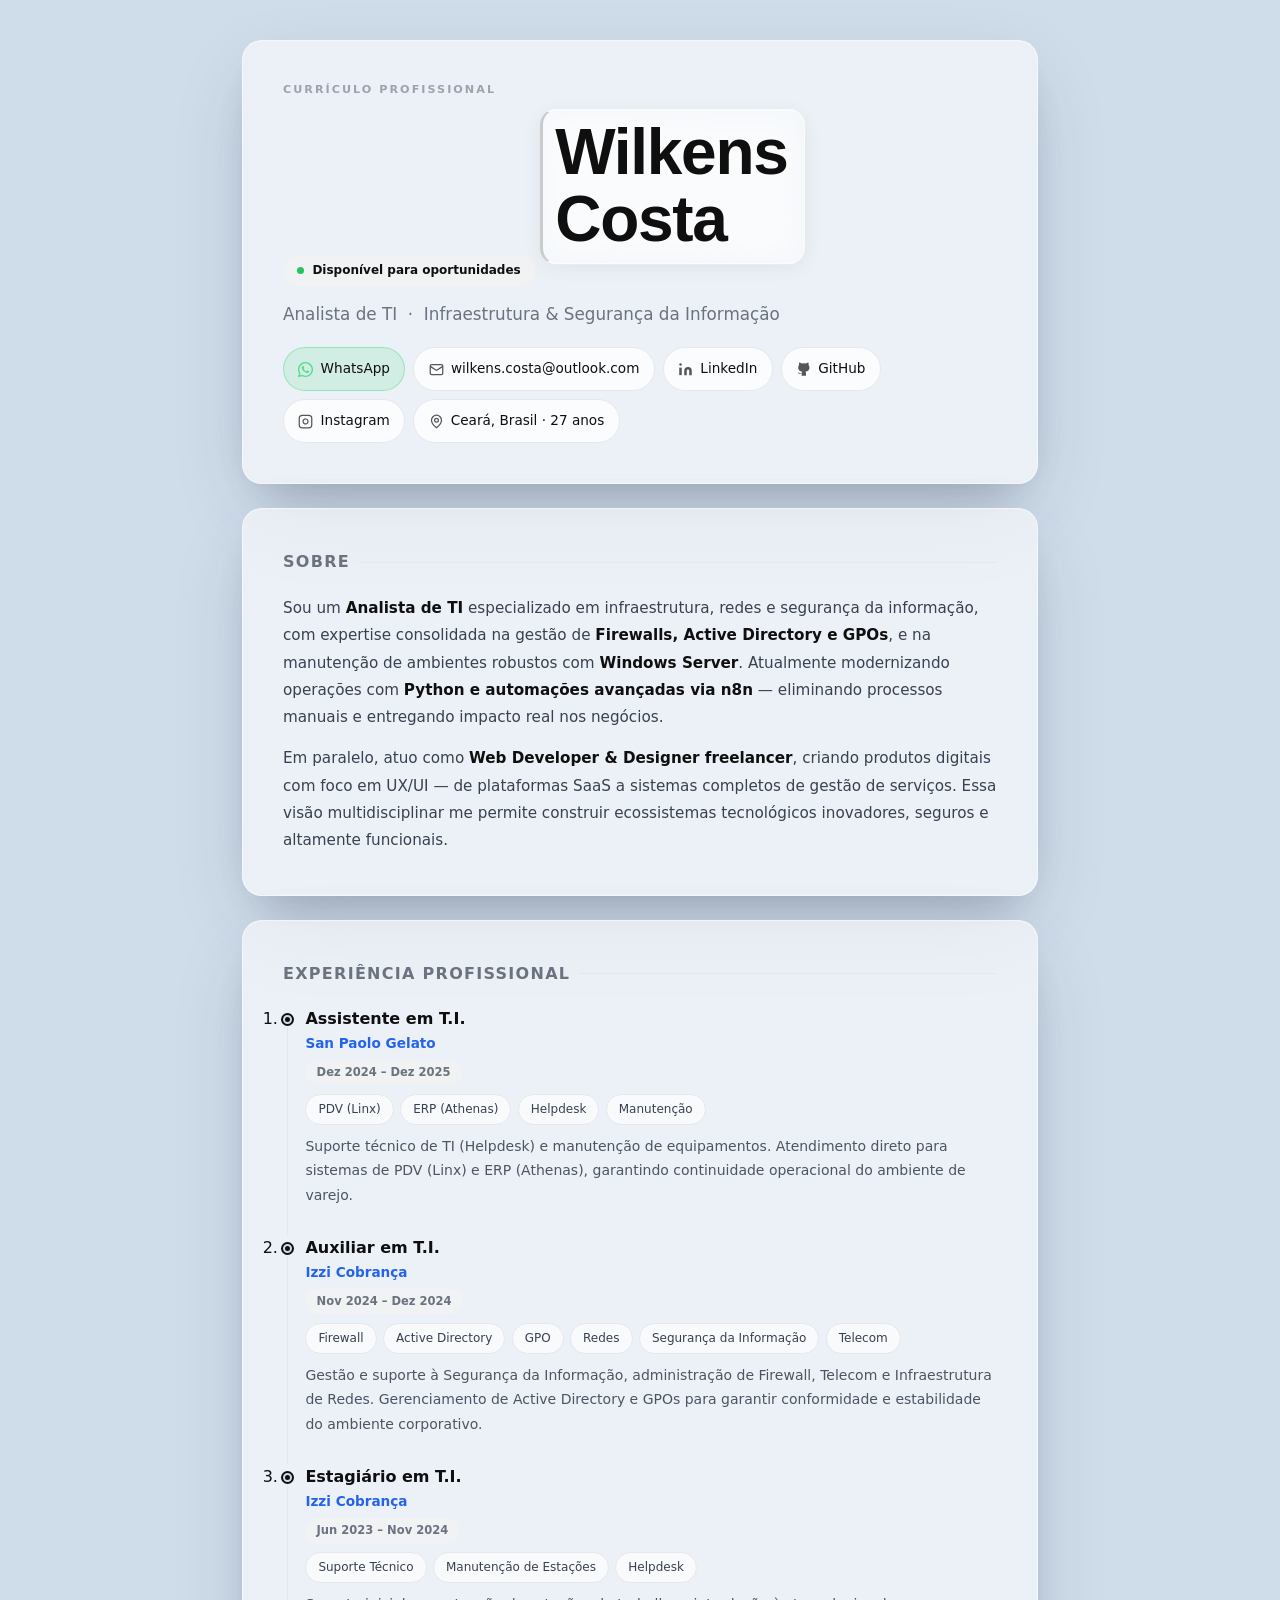
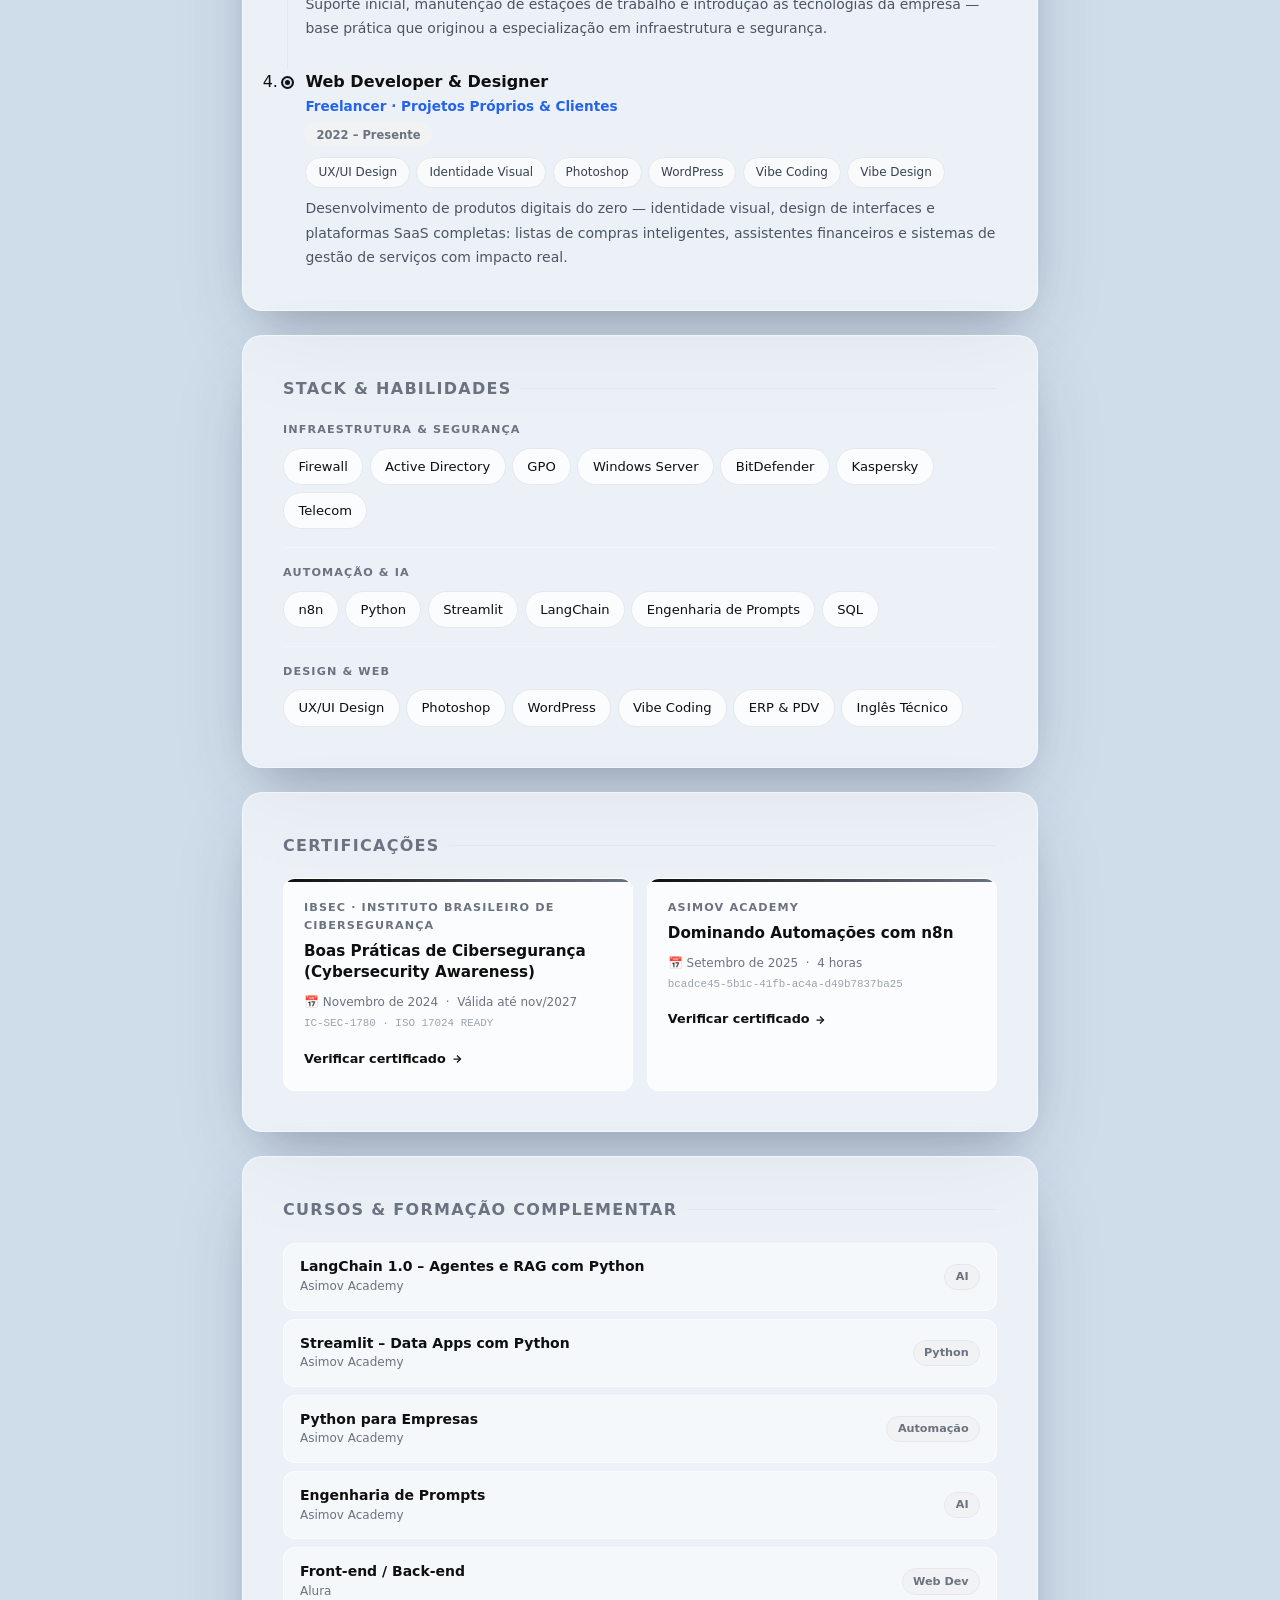
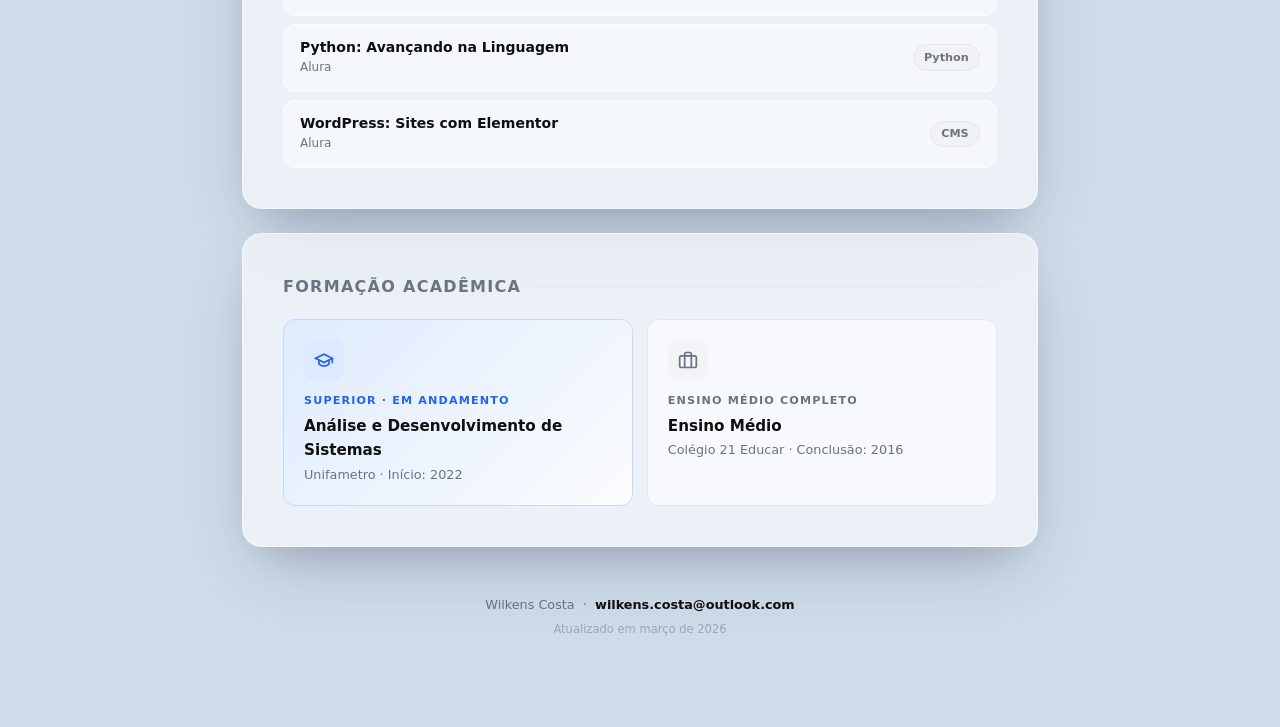
==== commit 6f8a61c9: "fix: WhatsApp chip label, email chip full width, name glass effect" ====
--- a/index.html
+++ b/index.html
@@ -60,7 +60,9 @@
       Disponível para oportunidades
     </div>
 
-    <h1 class="name">Wilkens<br/>Costa</h1>
+    <div class="name-glass">
+      <h1 class="name">Wilkens<br/>Costa</h1>
+    </div>
 
     <p class="headline">
       Analista de TI &nbsp;·&nbsp; Infraestrutura &amp; Segurança da Informação
@@ -77,10 +79,10 @@
           <path d="M17.472 14.382c-.297-.149-1.758-.867-2.03-.967-.273-.099-.471-.148-.67.15-.197.297-.767.966-.94 1.164-.173.199-.347.223-.644.075-.297-.15-1.255-.463-2.39-1.475-.883-.788-1.48-1.761-1.653-2.059-.173-.297-.018-.458.13-.606.134-.133.298-.347.446-.52.149-.174.198-.298.298-.497.099-.198.05-.371-.025-.52-.075-.149-.669-1.612-.916-2.207-.242-.579-.487-.5-.669-.51-.173-.008-.371-.01-.57-.01-.198 0-.52.074-.792.372-.272.297-1.04 1.016-1.04 2.479 0 1.462 1.065 2.875 1.213 3.074.149.198 2.096 3.2 5.077 4.487.709.306 1.262.489 1.694.625.712.227 1.36.195 1.871.118.571-.085 1.758-.719 2.006-1.413.248-.694.248-1.289.173-1.413-.074-.124-.272-.198-.57-.347z"/>
           <path d="M12 0C5.373 0 0 5.373 0 12c0 2.124.553 4.118 1.52 5.853L.057 23.617a.5.5 0 0 0 .625.61l5.928-1.55A11.94 11.94 0 0 0 12 24c6.627 0 12-5.373 12-12S18.627 0 12 0zm0 21.818a9.818 9.818 0 0 1-5.003-1.368l-.36-.214-3.716.972.994-3.61-.235-.374A9.818 9.818 0 1 1 12 21.818z"/>
         </svg>
-        <span>(85) 98617-7778 · WhatsApp</span>
-      </a>
-
-      <a href="mailto:wilkens.costa@outlook.com" class="chip" id="chip-email">
+        <span>WhatsApp</span>
+      </a>
+
+      <a href="mailto:wilkens.costa@outlook.com" class="chip full wrap" id="chip-email">
         <svg width="15" height="15" fill="none" stroke="currentColor" stroke-width="2" viewBox="0 0 24 24" aria-hidden="true"><rect width="20" height="16" x="2" y="4" rx="2"/><path d="m22 7-8.97 5.7a1.94 1.94 0 0 1-2.06 0L2 7"/></svg>
         <span>wilkens.costa@outlook.com</span>
       </a>
--- a/css/style.css
+++ b/css/style.css
@@ -0,0 +1,509 @@
+/* ═══════════════════════════════════════════════
+   Wilkens Costa – Currículo Profissional
+   style.css
+   ═══════════════════════════════════════════════ */
+
+/* ── RESET ─────────────────────────────────── */
+*, *::before, *::after { box-sizing: border-box; margin: 0; padding: 0; }
+
+/* ── DESIGN TOKENS ──────────────────────────── */
+:root {
+  --bg:        #cfddea;
+  --glass:     rgba(255, 255, 255, 0.58);
+  --glass2:    rgba(255, 255, 255, 0.80);
+  --shadow:    rgba(255, 255, 255, .12) 0 1px 1px inset,
+               rgba(50, 50, 93, .22)   0 30px 80px -15px,
+               rgba(0, 0, 0, .22)      0 18px 45px -20px;
+  --radius:    1.25rem;
+  --radius-sm: .75rem;
+  --text:      #0f0f0f;
+  --muted:     #6b7280;
+  --border:    #e5e7eb;
+  --pill-bg:   #f9fafb;
+  --accent:    #2563eb;
+}
+
+/* ── BASE ───────────────────────────────────── */
+html { scroll-behavior: smooth; }
+
+body {
+  font-family: 'Inter', system-ui, -apple-system, sans-serif;
+  background: var(--bg);
+  color: var(--text);
+  line-height: 1.6;
+  -webkit-font-smoothing: antialiased;
+  font-size: 16px; /* prevent iOS zoom */
+}
+
+/* ── BACKGROUND IMAGE ───────────────────────── */
+.bg-img {
+  position: fixed;
+  inset: 0;
+  z-index: -1;
+  background-image: url('../assets/0_0_82895850bc29.png');
+  background-size: cover;
+  background-position: center;
+  opacity: .10;
+}
+
+/* ── PAGE LAYOUT ────────────────────────────── */
+.page {
+  padding: 1rem 1rem 5rem; /* mobile first */
+  max-width: 860px;
+  margin: 0 auto;
+}
+
+/* ── CARD ───────────────────────────────────── */
+.card {
+  background: var(--glass);
+  backdrop-filter: blur(14px);
+  -webkit-backdrop-filter: blur(14px);
+  border-radius: var(--radius);
+  border: 1px solid rgba(255, 255, 255, .5);
+  padding: 1.5rem; /* mobile */
+  margin-bottom: 1rem;
+  box-shadow: var(--shadow);
+  transition: transform .3s ease, box-shadow .3s ease;
+}
+.card:hover {
+  transform: translateY(-2px);
+  box-shadow:
+    rgba(255, 255, 255, .15) 0 1px 1px inset,
+    rgba(50, 50, 93, .28)   0 40px 90px -15px,
+    rgba(0, 0, 0, .25)      0 22px 55px -20px;
+}
+
+/* ── ANIMATIONS ─────────────────────────────── */
+.fade-in  { animation: fadeIn  .7s ease both; }
+.slide-up { animation: slideUp .7s ease both; }
+.d1 { animation-delay: .10s; }
+.d2 { animation-delay: .20s; }
+.d3 { animation-delay: .30s; }
+.d4 { animation-delay: .40s; }
+.d5 { animation-delay: .50s; }
+.d6 { animation-delay: .60s; }
+
+@keyframes fadeIn {
+  from { opacity: 0; }
+  to   { opacity: 1; }
+}
+@keyframes slideUp {
+  from { opacity: 0; transform: translateY(18px); }
+  to   { opacity: 1; transform: translateY(0);    }
+}
+
+/* ── SECTION TITLE ──────────────────────────── */
+.section-title {
+  font-size: 1rem;
+  font-weight: 700;
+  letter-spacing: .08em;
+  text-transform: uppercase;
+  color: var(--muted);
+  display: flex;
+  align-items: center;
+  gap: .6rem;
+  margin-bottom: 1.25rem;
+}
+.section-title::after {
+  content: '';
+  flex: 1;
+  height: 1px;
+  background: var(--border);
+}
+
+/* ── HEADER ─────────────────────────────────── */
+.curriculum-label {
+  font-size: .7rem;
+  font-weight: 700;
+  letter-spacing: .18em;
+  text-transform: uppercase;
+  color: #9ca3af;
+  margin-bottom: .6rem;
+}
+
+.header-badge {
+  display: inline-flex;
+  align-items: center;
+  gap: .5rem;
+  background: #f1f2f3;
+  border-radius: 99px;
+  padding: .35rem .9rem;
+  font-size: .75rem;
+  font-weight: 600;
+  margin-bottom: 1rem;
+}
+
+.pulse {
+  width: 7px;
+  height: 7px;
+  border-radius: 50%;
+  background: #22c55e;
+  animation: pulse 2s infinite;
+}
+@keyframes pulse {
+  0%, 100% { box-shadow: 0 0 0 0   rgba(34, 197, 94, .6); }
+  50%       { box-shadow: 0 0 0 5px rgba(34, 197, 94, 0);  }
+}
+
+/* ── NAME GLASS BLOCK ───────────────────────── */
+.name-glass {
+  position: relative;
+  display: inline-block;
+  padding: .6rem 1rem .6rem .75rem;
+  margin-bottom: .65rem;
+  border-radius: 1rem;
+  background: rgba(255, 255, 255, 0.28);
+  backdrop-filter: blur(18px);
+  -webkit-backdrop-filter: blur(18px);
+  border: 1px solid rgba(255, 255, 255, 0.55);
+  border-left: 3px solid rgba(0, 0, 0, 0.18);
+  box-shadow:
+    rgba(255,255,255,.35) 0 1px 0 inset,
+    rgba(0,0,0,.06) 0 4px 20px;
+  overflow: hidden;
+}
+/* subtle shimmer overlay */
+.name-glass::before {
+  content: '';
+  position: absolute;
+  inset: 0;
+  background: linear-gradient(
+    135deg,
+    rgba(255,255,255,.22) 0%,
+    rgba(255,255,255,.04) 50%,
+    rgba(255,255,255,.12) 100%
+  );
+  pointer-events: none;
+}
+
+.name {
+  font-family: 'Manrope', sans-serif;
+  font-weight: 700;
+  font-size: clamp(2.2rem, 10vw, 4rem);
+  line-height: 1.05;
+  letter-spacing: -.02em;
+  margin: 0;
+  position: relative; /* above ::before shimmer */
+}
+
+.headline {
+  font-size: clamp(.9rem, 3.5vw, 1.05rem);
+  color: var(--muted);
+  margin-bottom: 1.25rem;
+  line-height: 1.5;
+}
+
+/* ── CONTACT CHIPS ──────────────────────────── */
+.chips {
+  display: grid;
+  grid-template-columns: 1fr 1fr; /* 2 cols – mobile */
+  gap: .5rem;
+}
+
+.chip {
+  display: flex;
+  align-items: center;
+  gap: .45rem;
+  background: var(--glass2);
+  border: 1px solid var(--border);
+  border-radius: 99px;
+  padding: .6rem .9rem;
+  font-size: .8rem;
+  font-weight: 500;
+  color: var(--text);
+  text-decoration: none;
+  transition: all .2s;
+  white-space: nowrap;
+  overflow: hidden;
+  min-height: 44px; /* WCAG touch target */
+}
+.chip:hover {
+  background: #fff;
+  box-shadow: 0 4px 14px rgba(0, 0, 0, .10);
+  transform: translateY(-1px);
+}
+.chip svg        { flex-shrink: 0; opacity: .7; }
+.chip span       { overflow: hidden; text-overflow: ellipsis; min-width: 0; }
+.chip.full       { grid-column: 1 / -1; justify-content: center; }
+/* Email chip – allow wrapping so address doesn't get cut */
+.chip.wrap       { white-space: normal; word-break: break-all; height: auto; min-height: 44px; }
+
+/* ── SOBRE ──────────────────────────────────── */
+.about-text {
+  font-size: .95rem;
+  color: #374151;
+  line-height: 1.8;
+}
+.about-text + .about-text { margin-top: .85rem; }
+.about-text strong { color: var(--text); font-weight: 600; }
+
+/* ── EXPERIENCE TIMELINE ────────────────────── */
+.timeline { display: flex; flex-direction: column; gap: 1.75rem; }
+
+.timeline-item {
+  position: relative;
+  padding-left: 1.4rem;
+}
+.timeline-item::before {
+  content: '';
+  position: absolute;
+  left: 0;
+  top: .55rem;
+  width: 9px;
+  height: 9px;
+  border-radius: 50%;
+  background: var(--text);
+  border: 2px solid var(--bg);
+  box-shadow: 0 0 0 2px var(--text);
+}
+.timeline-item:not(:last-child)::after {
+  content: '';
+  position: absolute;
+  left: 3.5px;
+  top: 1.3rem;
+  bottom: -1.75rem;
+  width: 1px;
+  background: var(--border);
+}
+
+.exp-header  { display: flex; flex-direction: column; gap: .2rem; margin-bottom: .6rem; }
+.exp-role    { font-size: 1rem; font-weight: 700; line-height: 1.3; }
+.exp-company { font-size: .85rem; color: var(--accent); font-weight: 600; }
+.exp-date {
+  display: inline-flex;
+  align-items: center;
+  background: #f1f2f3;
+  border-radius: 99px;
+  padding: .2rem .7rem;
+  font-size: .72rem;
+  font-weight: 600;
+  color: var(--muted);
+  width: fit-content;
+  margin-top: .1rem;
+}
+.exp-desc {
+  font-size: .875rem;
+  color: #4b5563;
+  line-height: 1.75;
+  margin-top: .5rem;
+}
+
+/* ── PILLS (experience tags) ────────────────── */
+.pills { display: flex; flex-wrap: wrap; gap: .4rem; margin: .55rem 0; }
+.pill {
+  display: inline-flex;
+  align-items: center;
+  background: var(--pill-bg);
+  border: 1px solid var(--border);
+  border-radius: 99px;
+  padding: .3rem .75rem;
+  font-size: .75rem;
+  font-weight: 500;
+  color: #374151;
+  transition: all .18s;
+  cursor: default;
+}
+.pill:hover { background: var(--text); color: #fff; transform: translateY(-1px); }
+
+/* ── SKILL GROUPS ───────────────────────────── */
+.skill-group { margin-bottom: 1.1rem; }
+.skill-group:last-child { margin-bottom: 0; }
+
+.skill-group-label {
+  font-size: .7rem;
+  font-weight: 700;
+  letter-spacing: .1em;
+  text-transform: uppercase;
+  color: var(--muted);
+  margin-bottom: .55rem;
+}
+
+.skill-pills { display: flex; flex-wrap: wrap; gap: .4rem; }
+.skill-pill {
+  background: var(--glass2);
+  border: 1px solid var(--border);
+  border-radius: 99px;
+  padding: .45rem .9rem;
+  font-size: .82rem;
+  font-weight: 500;
+  transition: all .2s;
+  cursor: default;
+  min-height: 36px;
+  display: flex;
+  align-items: center;
+}
+.skill-pill:hover { background: var(--text); color: #fff; transform: translateY(-2px); }
+
+/* ── CERTIFICATION CARDS ────────────────────── */
+.cert-grid {
+  display: grid;
+  grid-template-columns: 1fr; /* 1 col – mobile */
+  gap: .85rem;
+}
+.cert-card {
+  background: var(--glass2);
+  border: 1px solid rgba(255, 255, 255, .7);
+  border-radius: var(--radius-sm);
+  padding: 1.25rem;
+  position: relative;
+  overflow: hidden;
+  transition: all .25s;
+}
+.cert-card:hover { transform: translateY(-3px); box-shadow: 0 10px 30px rgba(0, 0, 0, .12); }
+.cert-card::before {
+  content: '';
+  position: absolute;
+  top: 0; left: 0; right: 0;
+  height: 3px;
+  background: linear-gradient(90deg, #0f0f0f, #6b7280);
+}
+
+.cert-issuer   { font-size: .7rem;  font-weight: 700; letter-spacing: .1em; text-transform: uppercase; color: var(--muted); margin-bottom: .35rem; }
+.cert-name     { font-size: .95rem; font-weight: 700; margin-bottom: .6rem; line-height: 1.4; }
+.cert-meta     { font-size: .75rem; color: var(--muted); margin-bottom: .2rem; }
+.cert-meta-mono{ font-size: .68rem; color: #9ca3af; font-family: monospace; margin-bottom: .75rem; }
+
+.cert-link {
+  display: inline-flex;
+  align-items: center;
+  gap: .3rem;
+  font-size: .8rem;
+  font-weight: 600;
+  color: var(--text);
+  text-decoration: none;
+  transition: gap .2s;
+}
+.cert-link:hover { gap: .55rem; }
+
+/* ── COURSES ────────────────────────────────── */
+.course-list { display: flex; flex-direction: column; gap: .5rem; }
+.course-row {
+  display: flex;
+  align-items: center;
+  justify-content: space-between;
+  gap: .75rem;
+  background: rgba(255, 255, 255, .5);
+  border: 1px solid rgba(255, 255, 255, .6);
+  border-radius: var(--radius-sm);
+  padding: .85rem 1rem;
+  transition: all .2s;
+  min-height: 54px;
+}
+.course-row:hover { background: rgba(255, 255, 255, .85); transform: translateX(4px); }
+.course-name   { font-size: .875rem; font-weight: 600; line-height: 1.3; }
+.course-school { font-size: .75rem;  color: var(--muted); margin-top: .1rem; }
+.course-tag {
+  flex-shrink: 0;
+  font-size: .7rem;
+  font-weight: 600;
+  background: #f1f2f3;
+  border: 1px solid var(--border);
+  border-radius: 99px;
+  padding: .2rem .65rem;
+  color: var(--muted);
+  white-space: nowrap;
+}
+
+/* ── EDUCATION CARDS ────────────────────────── */
+.edu-grid {
+  display: grid;
+  grid-template-columns: 1fr; /* 1 col – mobile */
+  gap: .85rem;
+}
+.edu-card {
+  border-radius: var(--radius-sm);
+  padding: 1.25rem;
+  border: 1px solid var(--border);
+  background: rgba(255, 255, 255, .6);
+  transition: all .25s;
+}
+.edu-card:hover { transform: translateY(-2px); box-shadow: 0 8px 24px rgba(0, 0, 0, .1); }
+.edu-card.blue  {
+  background: linear-gradient(135deg, rgba(219, 234, 254, .8), rgba(255, 255, 255, .8));
+  border-color: #bfdbfe;
+}
+
+.edu-icon {
+  width: 40px; height: 40px;
+  border-radius: 10px;
+  display: flex;
+  align-items: center;
+  justify-content: center;
+  margin-bottom: .75rem;
+}
+.edu-level  { font-size: .7rem;  font-weight: 700; letter-spacing: .1em; text-transform: uppercase; color: var(--muted); margin-bottom: .2rem; }
+.edu-course { font-size: .95rem; font-weight: 700; }
+.edu-school { font-size: .8rem;  color: var(--muted); margin-top: .15rem; }
+
+/* ── FLOATING ACTION BUTTON (WhatsApp, mobile) ─ */
+.fab {
+  display: flex;
+  position: fixed;
+  bottom: 1.25rem;
+  right: 1.25rem;
+  z-index: 100;
+  align-items: center;
+  gap: .5rem;
+  background: var(--text);
+  color: #fff;
+  border-radius: 99px;
+  padding: .8rem 1.2rem;
+  font-size: .82rem;
+  font-weight: 700;
+  text-decoration: none;
+  box-shadow: 0 8px 30px rgba(0, 0, 0, .3);
+  transition: all .2s;
+  border: none;
+  cursor: pointer;
+}
+.fab:hover { transform: scale(1.05); box-shadow: 0 12px 36px rgba(0, 0, 0, .4); }
+
+/* ── DIVIDER ────────────────────────────────── */
+.divider { height: 1px; background: rgba(255, 255, 255, .3); margin: 1rem 0; }
+
+/* ══════════════════════════════════════════════
+   RESPONSIVE BREAKPOINTS
+   ══════════════════════════════════════════════ */
+
+/* ── Tablet (560px+) ────────────────────────── */
+@media (min-width: 560px) {
+  .page      { padding: 1.5rem 1.5rem 5rem; }
+  .card      { padding: 2rem; }
+  .chips     { grid-template-columns: repeat(3, auto); width: max-content; gap: .5rem; }
+  .chip.full { grid-column: auto; }
+  .cert-grid { grid-template-columns: 1fr 1fr; }
+  .edu-grid  { grid-template-columns: 1fr 1fr; }
+}
+
+/* ── Desktop (768px+) ───────────────────────── */
+@media (min-width: 768px) {
+  .page      { padding: 2.5rem 2rem 5rem; }
+  .card      { padding: 2.5rem; margin-bottom: 1.5rem; }
+  .chips     { display: flex; flex-wrap: wrap; width: auto; }
+  .chip      { font-size: .85rem; }
+  .chip.full { width: auto; }
+  .fab       { display: none; } /* contact visible on desktop */
+}
+
+/* ══════════════════════════════════════════════
+   PRINT STYLES
+   ══════════════════════════════════════════════ */
+@media print {
+  body      { background: #fff !important; color: #000 !important; font-size: 11pt; }
+  .bg-img   { display: none; }
+  .fab      { display: none; }
+  .card     {
+    background: #fff !important;
+    backdrop-filter: none !important;
+    box-shadow: none !important;
+    border: 1px solid #ddd !important;
+    break-inside: avoid;
+  }
+  .chip, .pill, .skill-pill, .course-tag {
+    background: #f5f5f5 !important;
+    border-color: #ccc !important;
+    color: #000 !important;
+  }
+  a { color: #000 !important; text-decoration: underline; }
+  .cert-link::after { content: " (" attr(href) ")"; font-size: .7rem; }
+}
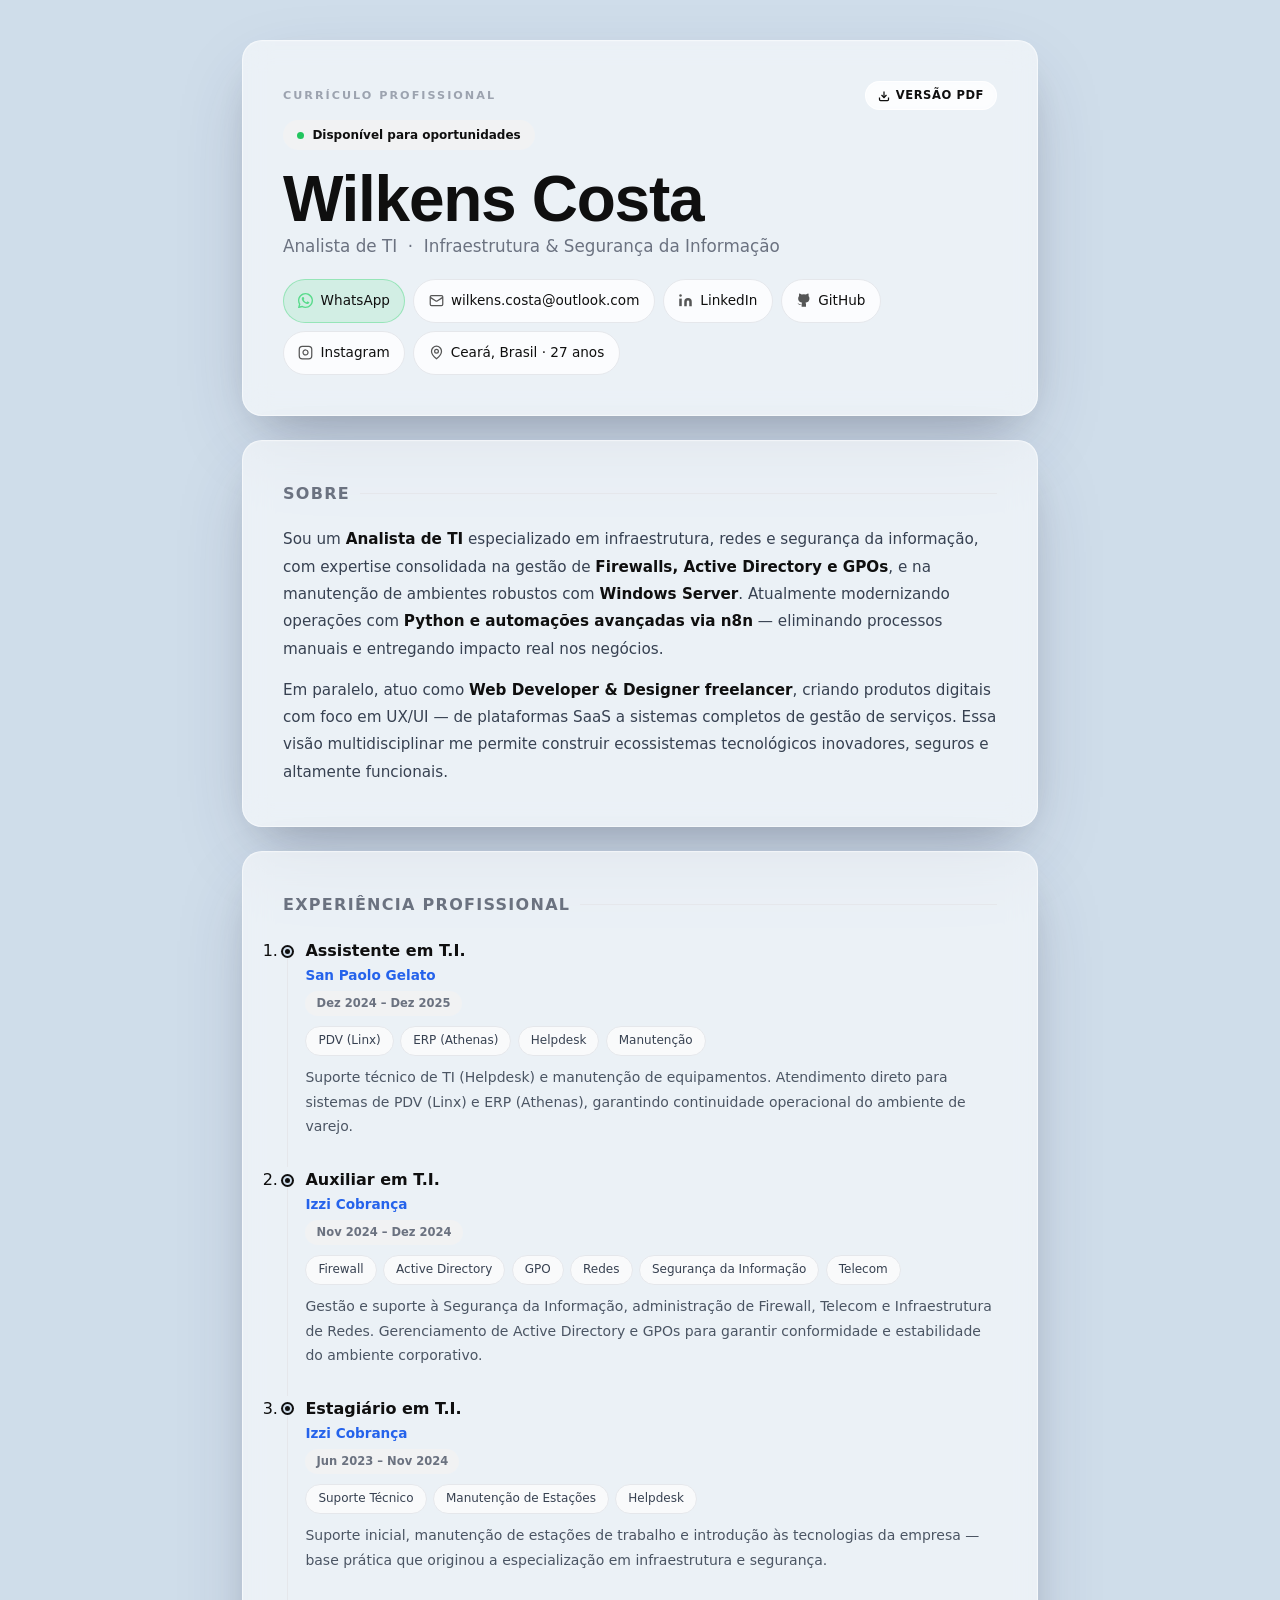
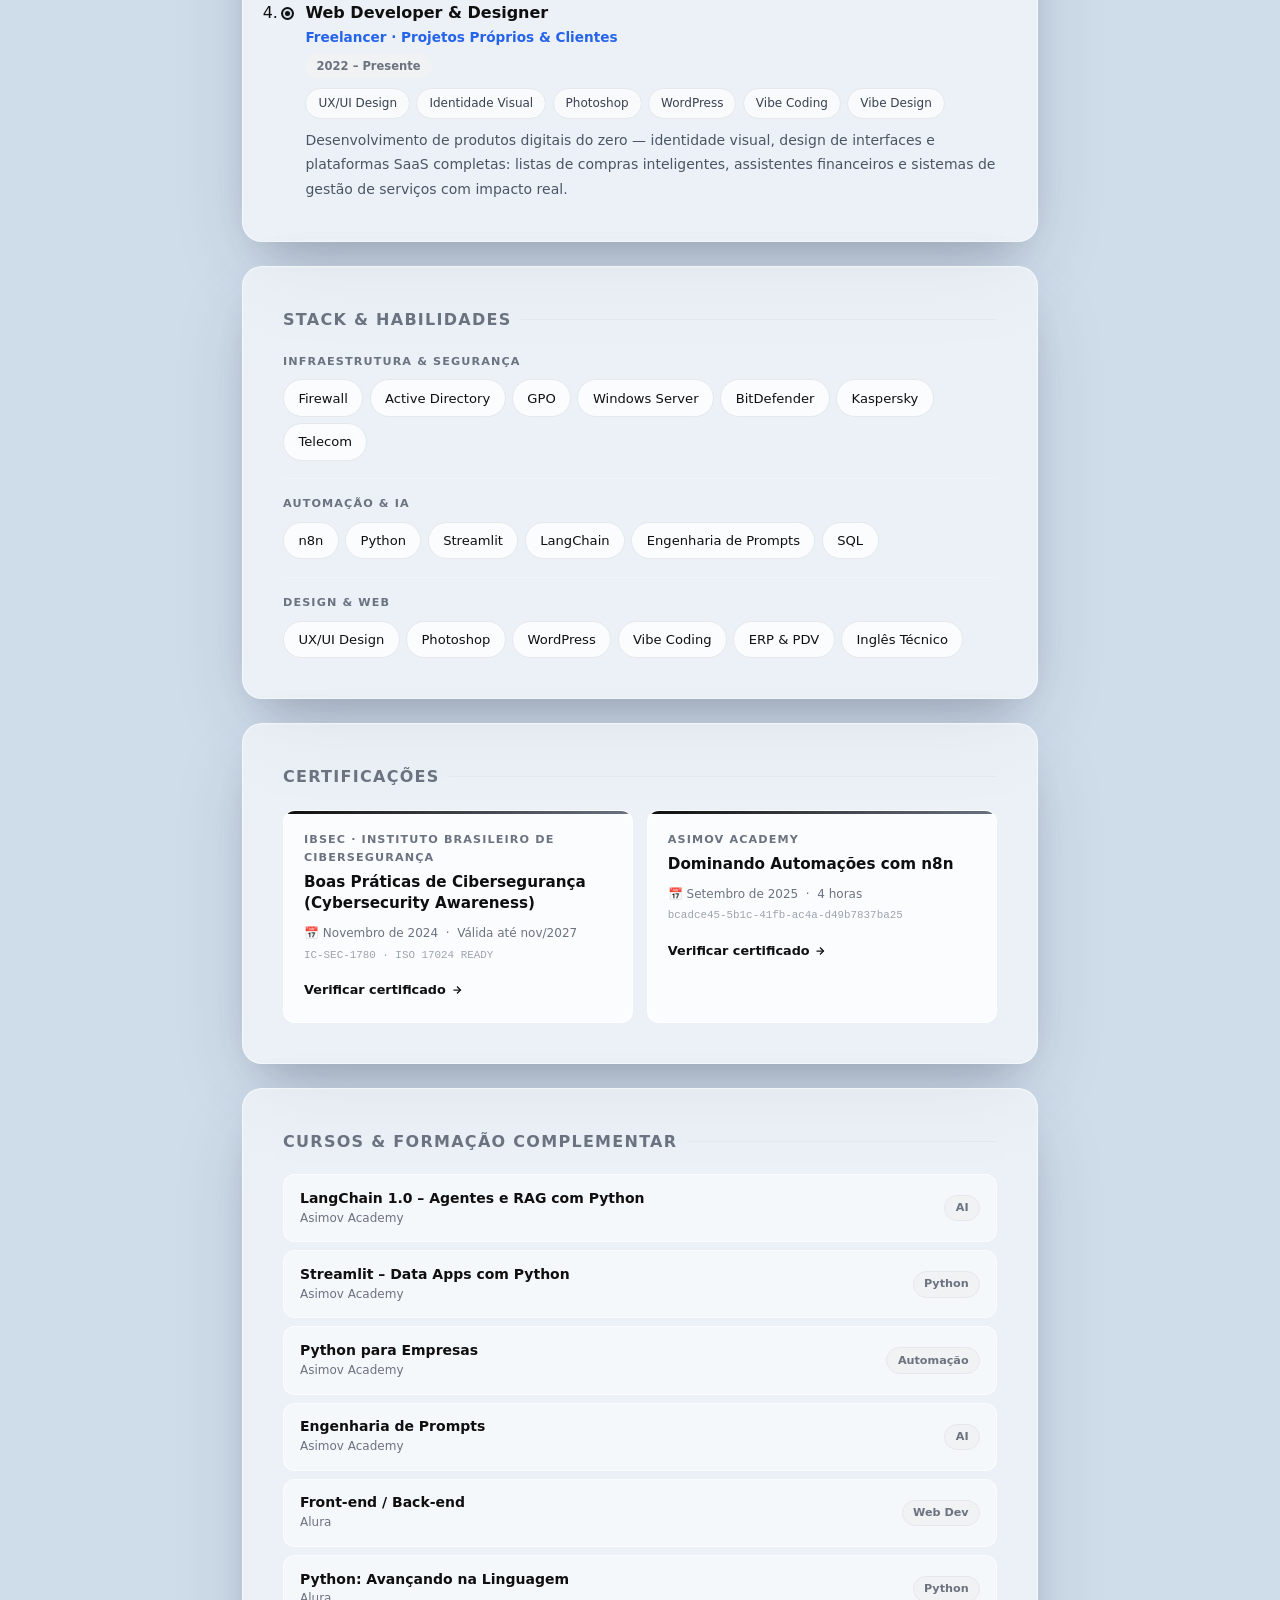
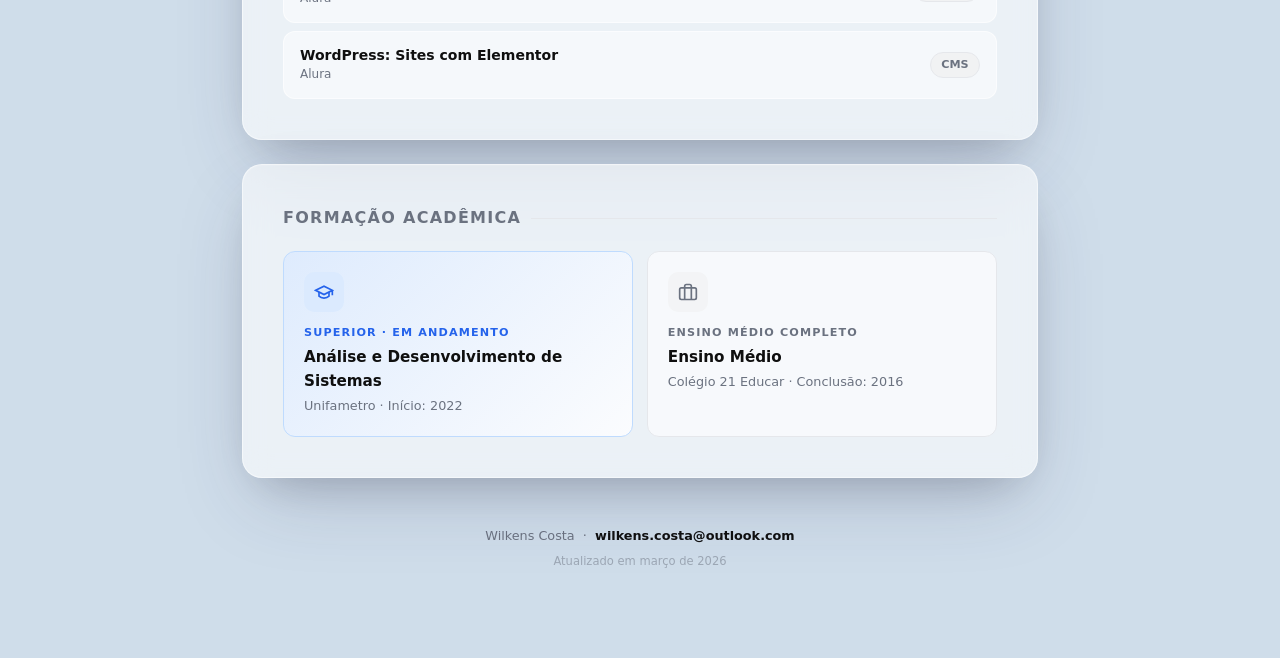
==== commit 9b1dc1b4: "feat: add clean A4 printable cv.html with PDF export and link from index.html" ====
--- a/index.html
+++ b/index.html
@@ -53,16 +53,28 @@
   ══════════════════════════════════ -->
   <div class="card slide-up" id="header">
 
-    <p class="curriculum-label">Currículo Profissional</p>
+    <div style="display:flex; align-items:center; justify-content:space-between; margin-bottom:.6rem;">
+      <p class="curriculum-label" style="margin-bottom:0;">Currículo Profissional</p>
+      <a href="cv.html" id="btn-cv-clean"
+         style="display:inline-flex; align-items:center; gap:.35rem;
+                font-size:.72rem; font-weight:700; letter-spacing:.05em; text-transform:uppercase;
+                color:var(--text); text-decoration:none;
+                background:rgba(255,255,255,.7); border:1px solid rgba(255,255,255,.8);
+                border-radius:99px; padding:.28rem .75rem;
+                backdrop-filter:blur(8px); transition:all .2s;"
+         onmouseover="this.style.background='rgba(255,255,255,.95)'; this.style.transform='translateY(-1px)'"
+         onmouseout="this.style.background='rgba(255,255,255,.7)'; this.style.transform='translateY(0)'">
+        <svg width="12" height="12" fill="none" stroke="currentColor" stroke-width="2.5" viewBox="0 0 24 24" aria-hidden="true"><path d="M21 15v4a2 2 0 0 1-2 2H5a2 2 0 0 1-2-2v-4"/><polyline points="7 10 12 15 17 10"/><line x1="12" y1="15" x2="12" y2="3"/></svg>
+        Versão PDF
+      </a>
+    </div>
 
     <div class="header-badge">
       <span class="pulse" aria-hidden="true"></span>
       Disponível para oportunidades
     </div>
 
-    <div class="name-glass">
-      <h1 class="name">Wilkens<br/>Costa</h1>
-    </div>
+    <h1 class="name">Wilkens Costa</h1>
 
     <p class="headline">
       Analista de TI &nbsp;·&nbsp; Infraestrutura &amp; Segurança da Informação
